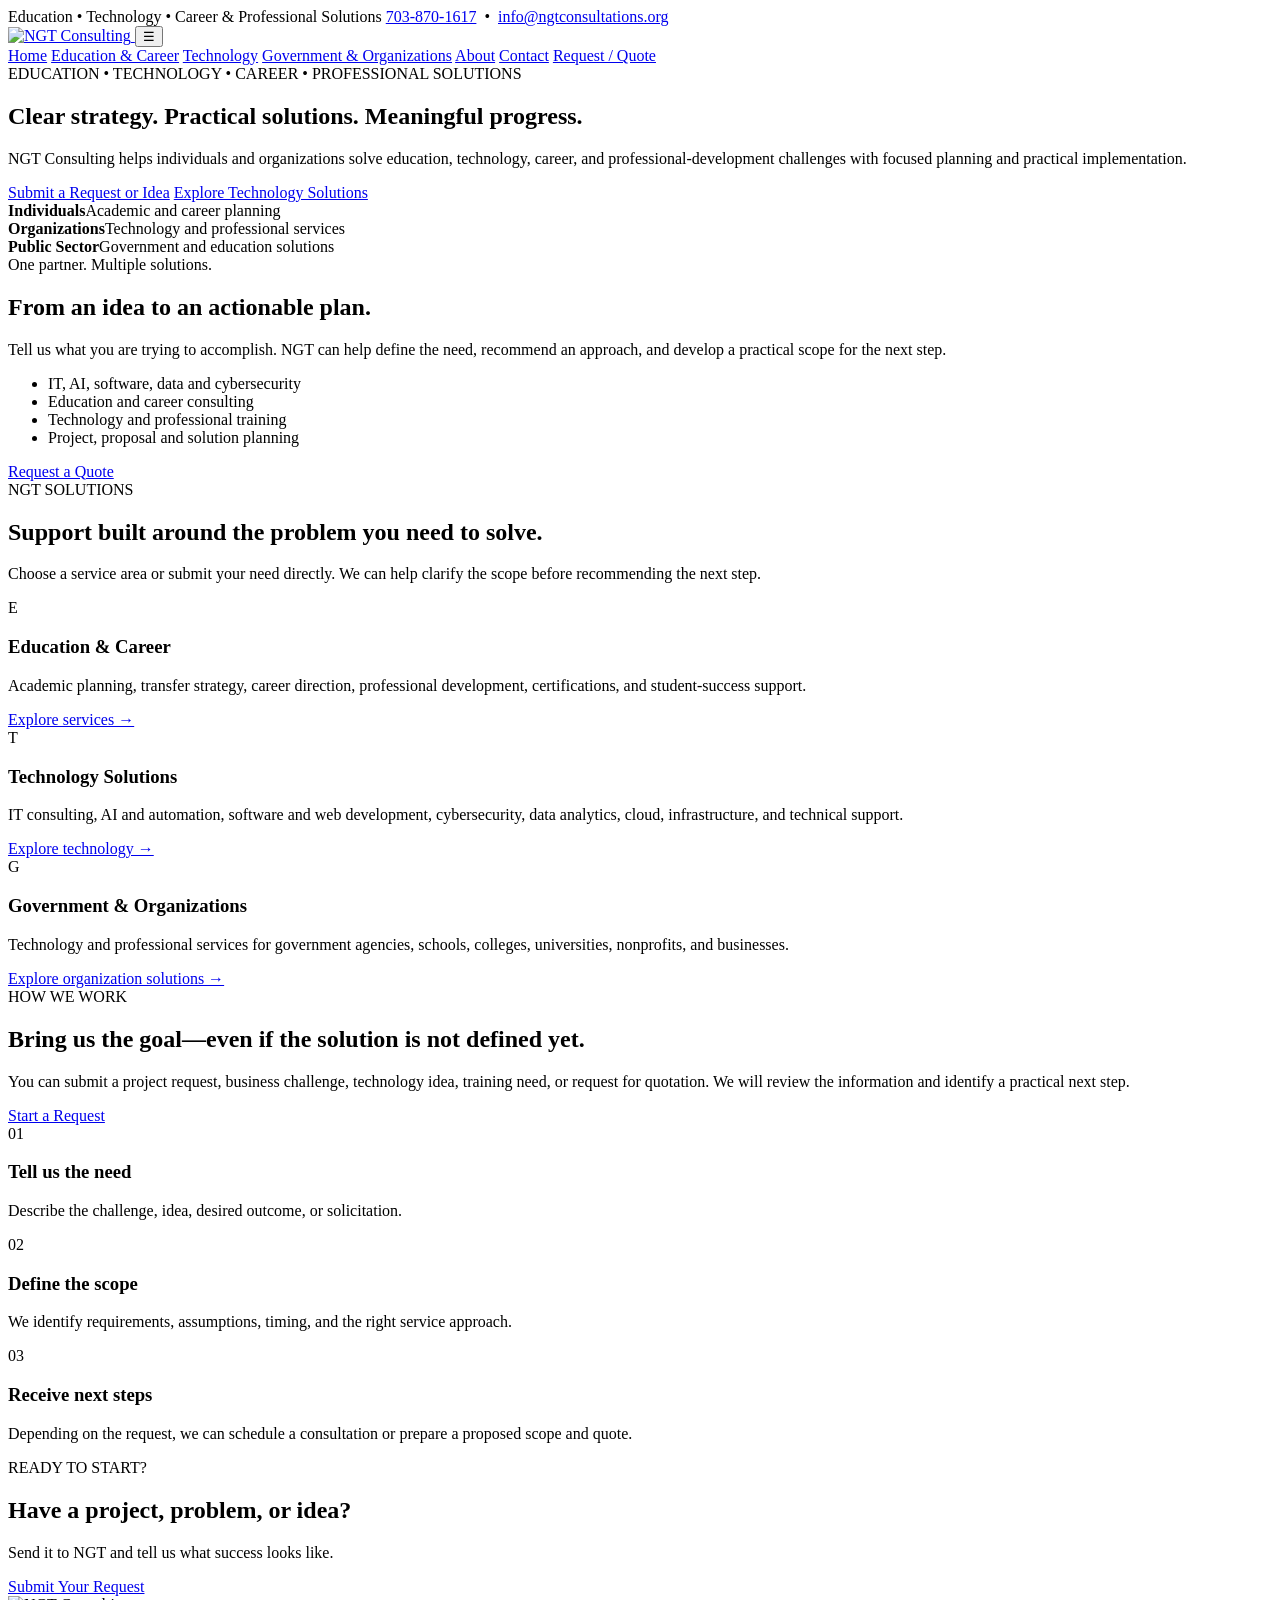
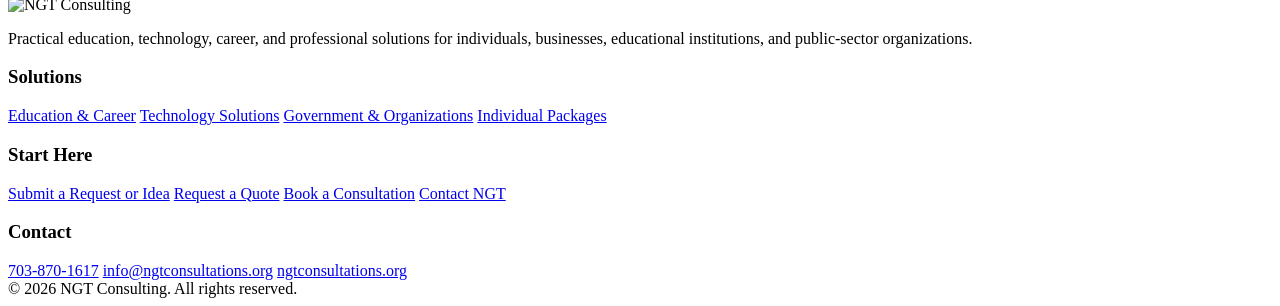
==== index.html @ f5c15ea2 "Add files via upload" ====
<!doctype html>
<html lang="en">
<head>
<meta charset="utf-8">
<meta name="viewport" content="width=device-width,initial-scale=1">
<title>Home | NGT Consulting</title>
<meta name="description" content="Education, technology, career, and professional consulting solutions.">
<meta name="theme-color" content="#0b1830">
<link rel="icon" href="assets/images/logo.svg" type="image/svg+xml">
<link rel="stylesheet" href="assets/css/styles.css">
</head>
<body>

<div class="topbar"><div class="container topbar-inner">
  <span>Education • Technology • Career & Professional Solutions</span>
  <span><a href="tel:7038701617">703-870-1617</a> &nbsp;•&nbsp; <a href="mailto:info@ngtconsultations.org">info@ngtconsultations.org</a></span>
</div></div>


<header class="site-header">
  <div class="container nav">
    <a class="brand" href="index.html" aria-label="NGT Consulting home">
      <img src="assets/images/logo.svg" alt="NGT Consulting">
    </a>
    <button class="menu-toggle" aria-label="Open navigation menu" aria-expanded="false">☰</button>
    <nav class="menu">
      <a href="index.html">Home</a>
      <a href="education-career.html">Education & Career</a>
      <a href="technology.html">Technology</a>
      <a href="government.html">Government & Organizations</a>
      <a href="about.html">About</a>
      <a href="contact.html">Contact</a>
      <a class="btn btn-primary nav-cta" href="request.html">Request / Quote</a>
    </nav>
  </div>
</header>

<main>

<section class="hero">
 <div class="container hero-grid">
  <div class="reveal">
   <div class="eyebrow">EDUCATION • TECHNOLOGY • CAREER • PROFESSIONAL SOLUTIONS</div>
   <h1>Clear strategy. Practical solutions. Meaningful progress.</h1>
   <p class="lead">NGT Consulting helps individuals and organizations solve education, technology, career, and professional-development challenges with focused planning and practical implementation.</p>
   <div class="hero-actions">
    <a class="btn btn-primary" href="request.html">Submit a Request or Idea</a>
    <a class="btn btn-secondary" href="technology.html">Explore Technology Solutions</a>
   </div>
   <div class="trust-row">
    <div><strong>Individuals</strong>Academic and career planning</div>
    <div><strong>Organizations</strong>Technology and professional services</div>
    <div><strong>Public Sector</strong>Government and education solutions</div>
   </div>
  </div>
  <div class="hero-panel reveal">
   <div class="eyebrow light">One partner. Multiple solutions.</div>
   <h2>From an idea to an actionable plan.</h2>
   <p>Tell us what you are trying to accomplish. NGT can help define the need, recommend an approach, and develop a practical scope for the next step.</p>
   <ul><li>IT, AI, software, data and cybersecurity</li><li>Education and career consulting</li><li>Technology and professional training</li><li>Project, proposal and solution planning</li></ul>
   <a class="btn btn-gold" href="request.html#quote">Request a Quote</a>
  </div>
 </div>
</section>
<section class="section">
 <div class="container">
  <div class="section-head reveal"><div class="eyebrow">NGT SOLUTIONS</div><h2>Support built around the problem you need to solve.</h2><p>Choose a service area or submit your need directly. We can help clarify the scope before recommending the next step.</p></div>
  <div class="cards">
   <article class="card reveal"><div class="icon">E</div><h3>Education & Career</h3><p>Academic planning, transfer strategy, career direction, professional development, certifications, and student-success support.</p><a class="service-link" href="education-career.html">Explore services →</a></article>
   <article class="card reveal"><div class="icon">T</div><h3>Technology Solutions</h3><p>IT consulting, AI and automation, software and web development, cybersecurity, data analytics, cloud, infrastructure, and technical support.</p><a class="service-link" href="technology.html">Explore technology →</a></article>
   <article class="card reveal"><div class="icon">G</div><h3>Government & Organizations</h3><p>Technology and professional services for government agencies, schools, colleges, universities, nonprofits, and businesses.</p><a class="service-link" href="government.html">Explore organization solutions →</a></article>
  </div>
 </div>
</section>
<section class="section section-alt">
 <div class="container two-col">
  <div class="reveal"><div class="eyebrow">HOW WE WORK</div><h2>Bring us the goal—even if the solution is not defined yet.</h2><p>You can submit a project request, business challenge, technology idea, training need, or request for quotation. We will review the information and identify a practical next step.</p><a class="btn btn-primary" href="request.html">Start a Request</a></div>
  <div class="steps reveal"><div><span>01</span><h3>Tell us the need</h3><p>Describe the challenge, idea, desired outcome, or solicitation.</p></div><div><span>02</span><h3>Define the scope</h3><p>We identify requirements, assumptions, timing, and the right service approach.</p></div><div><span>03</span><h3>Receive next steps</h3><p>Depending on the request, we can schedule a consultation or prepare a proposed scope and quote.</p></div></div>
 </div>
</section>
<section class="section"><div class="container cta reveal"><div><div class="eyebrow light">READY TO START?</div><h2>Have a project, problem, or idea?</h2><p>Send it to NGT and tell us what success looks like.</p></div><a class="btn btn-gold" href="request.html">Submit Your Request</a></div></section>

</main>

<footer class="footer">
  <div class="container">
    <div class="footer-grid">
      <div>
        <img class="footer-logo" src="assets/images/logo.svg" alt="NGT Consulting">
        <p>Practical education, technology, career, and professional solutions for individuals, businesses, educational institutions, and public-sector organizations.</p>
      </div>
      <div>
        <h3>Solutions</h3>
        <a href="education-career.html">Education & Career</a>
        <a href="technology.html">Technology Solutions</a>
        <a href="government.html">Government & Organizations</a>
        <a href="packages.html">Individual Packages</a>
      </div>
      <div>
        <h3>Start Here</h3>
        <a href="request.html">Submit a Request or Idea</a>
        <a href="request.html#quote">Request a Quote</a>
        <a href="appointment.html">Book a Consultation</a>
        <a href="contact.html">Contact NGT</a>
      </div>
      <div>
        <h3>Contact</h3>
        <a href="tel:7038701617">703-870-1617</a>
        <a href="mailto:info@ngtconsultations.org">info@ngtconsultations.org</a>
        <a href="https://ngtconsultations.org">ngtconsultations.org</a>
      </div>
    </div>
    <div class="copy">© 2026 NGT Consulting. All rights reserved.</div>
  </div>
</footer>

<script src="assets/js/main.js"></script>
</body>
</html>
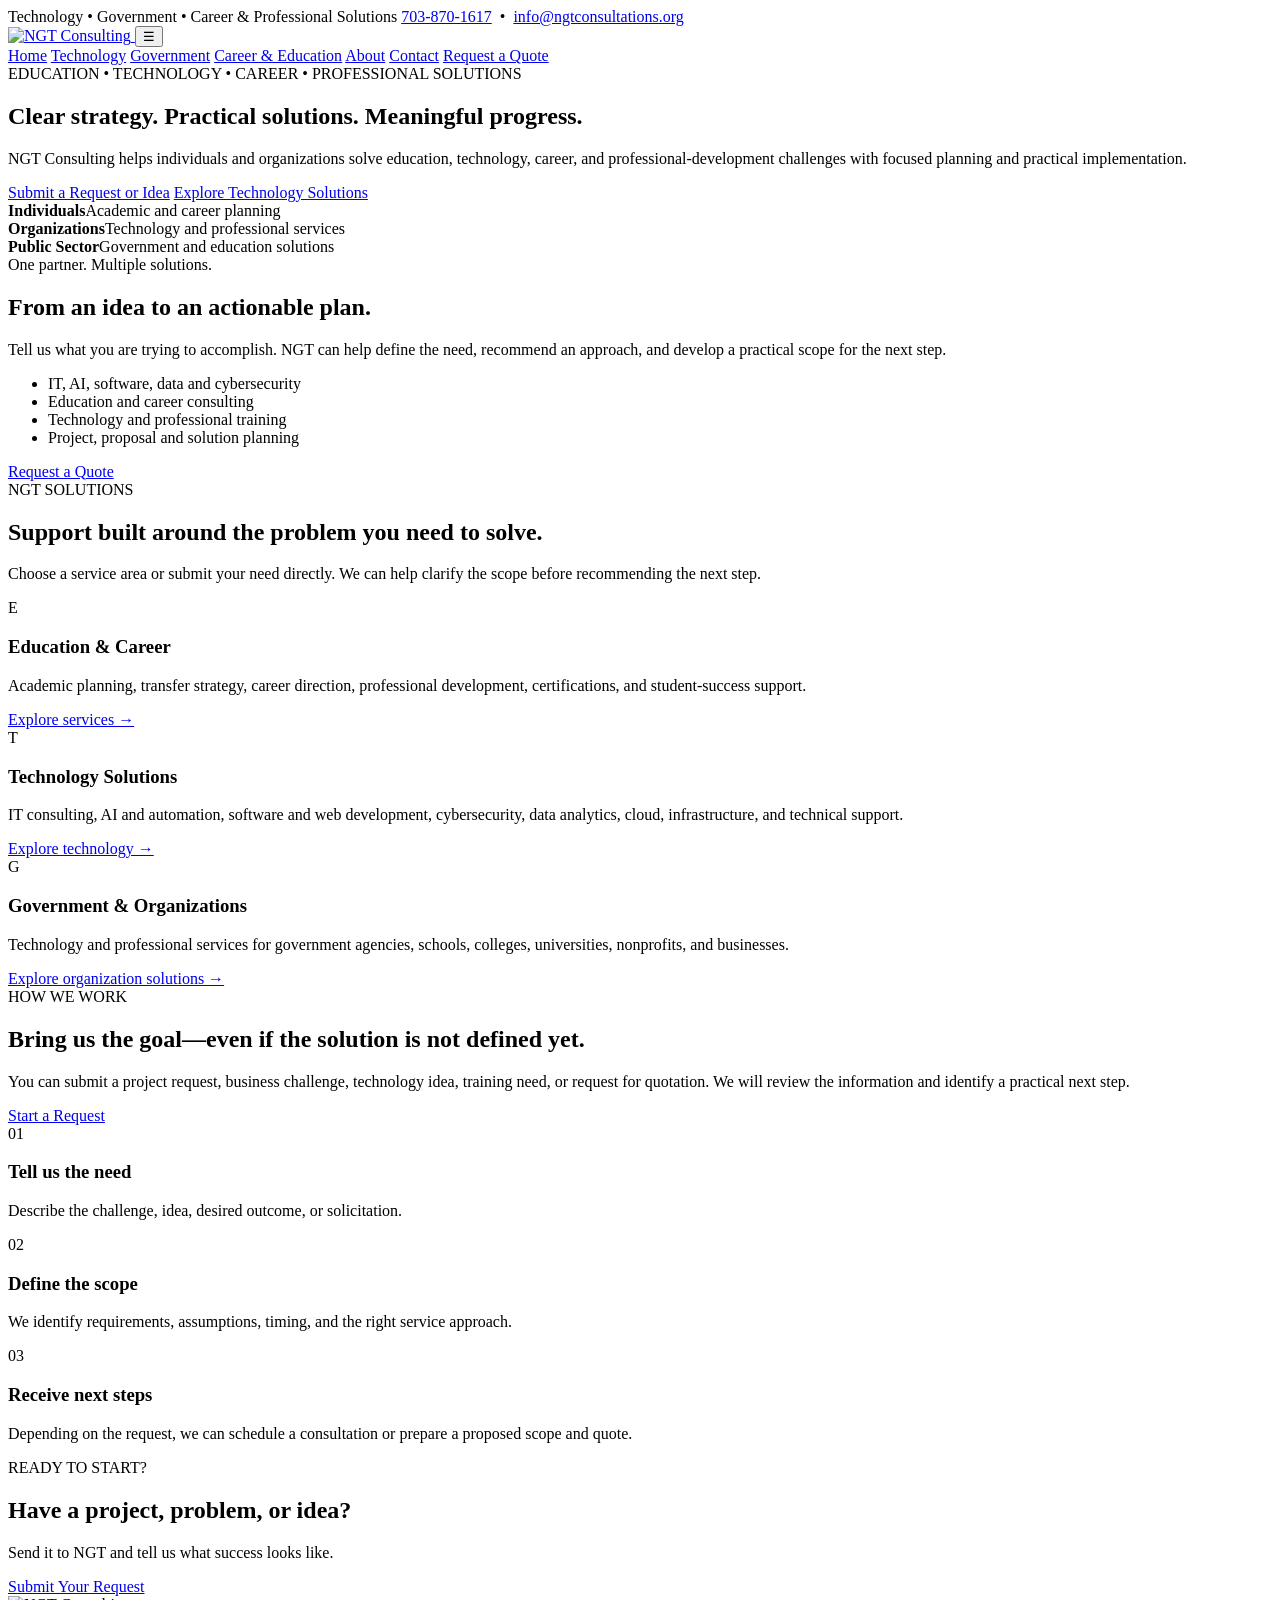
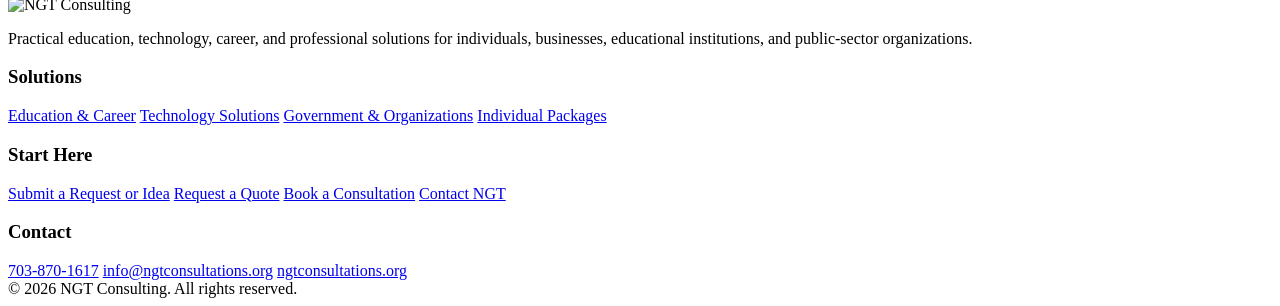
==== commit d4b693d9: "Add files via upload" ====
--- a/index.html
+++ b/index.html
@@ -12,7 +12,7 @@
 <body>
 
 <div class="topbar"><div class="container topbar-inner">
-  <span>Education • Technology • Career & Professional Solutions</span>
+  <span>Technology • Government • Career & Professional Solutions</span>
   <span><a href="tel:7038701617">703-870-1617</a> &nbsp;•&nbsp; <a href="mailto:info@ngtconsultations.org">info@ngtconsultations.org</a></span>
 </div></div>
 
@@ -25,12 +25,12 @@
     <button class="menu-toggle" aria-label="Open navigation menu" aria-expanded="false">☰</button>
     <nav class="menu">
       <a href="index.html">Home</a>
-      <a href="education-career.html">Education & Career</a>
       <a href="technology.html">Technology</a>
-      <a href="government.html">Government & Organizations</a>
+      <a href="government.html">Government</a>
+      <a href="education-career.html">Career & Education</a>
       <a href="about.html">About</a>
       <a href="contact.html">Contact</a>
-      <a class="btn btn-primary nav-cta" href="request.html">Request / Quote</a>
+      <a class="btn btn-primary nav-cta" href="request.html">Request a Quote</a>
     </nav>
   </div>
 </header>
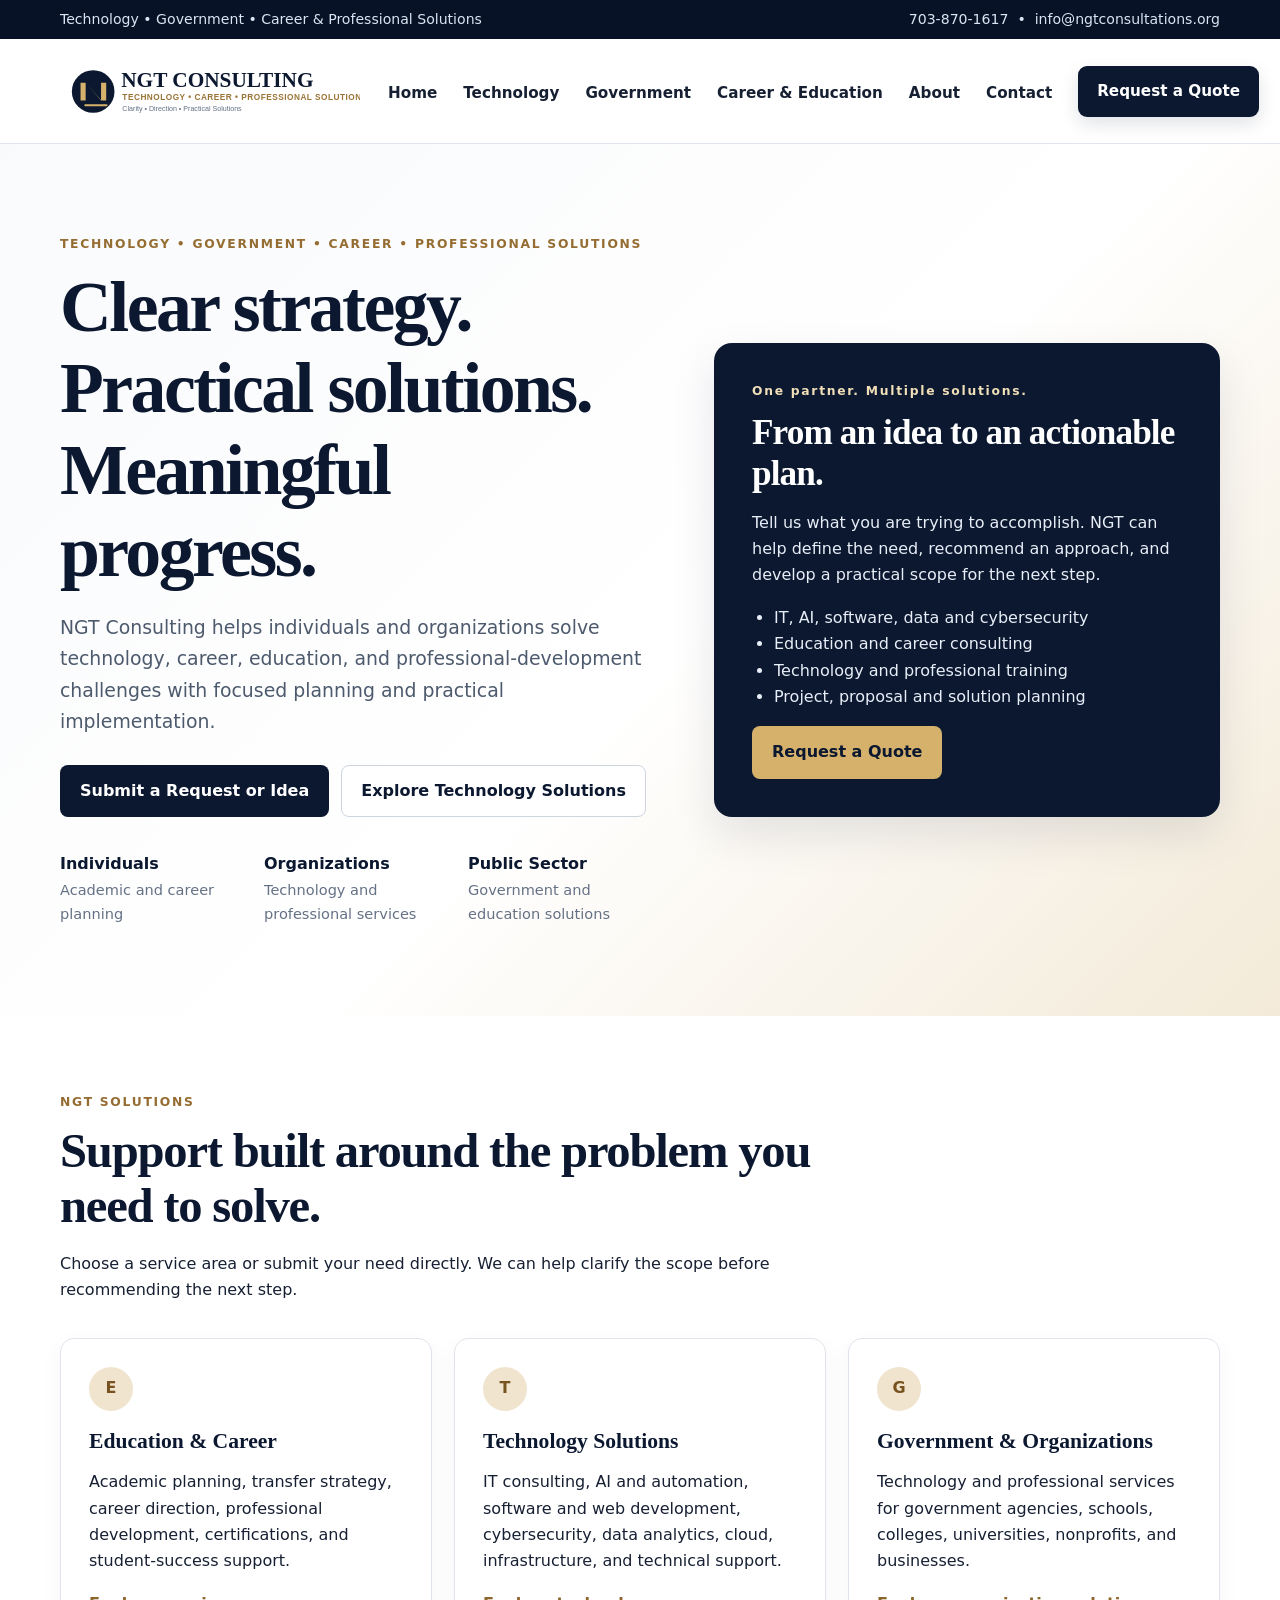
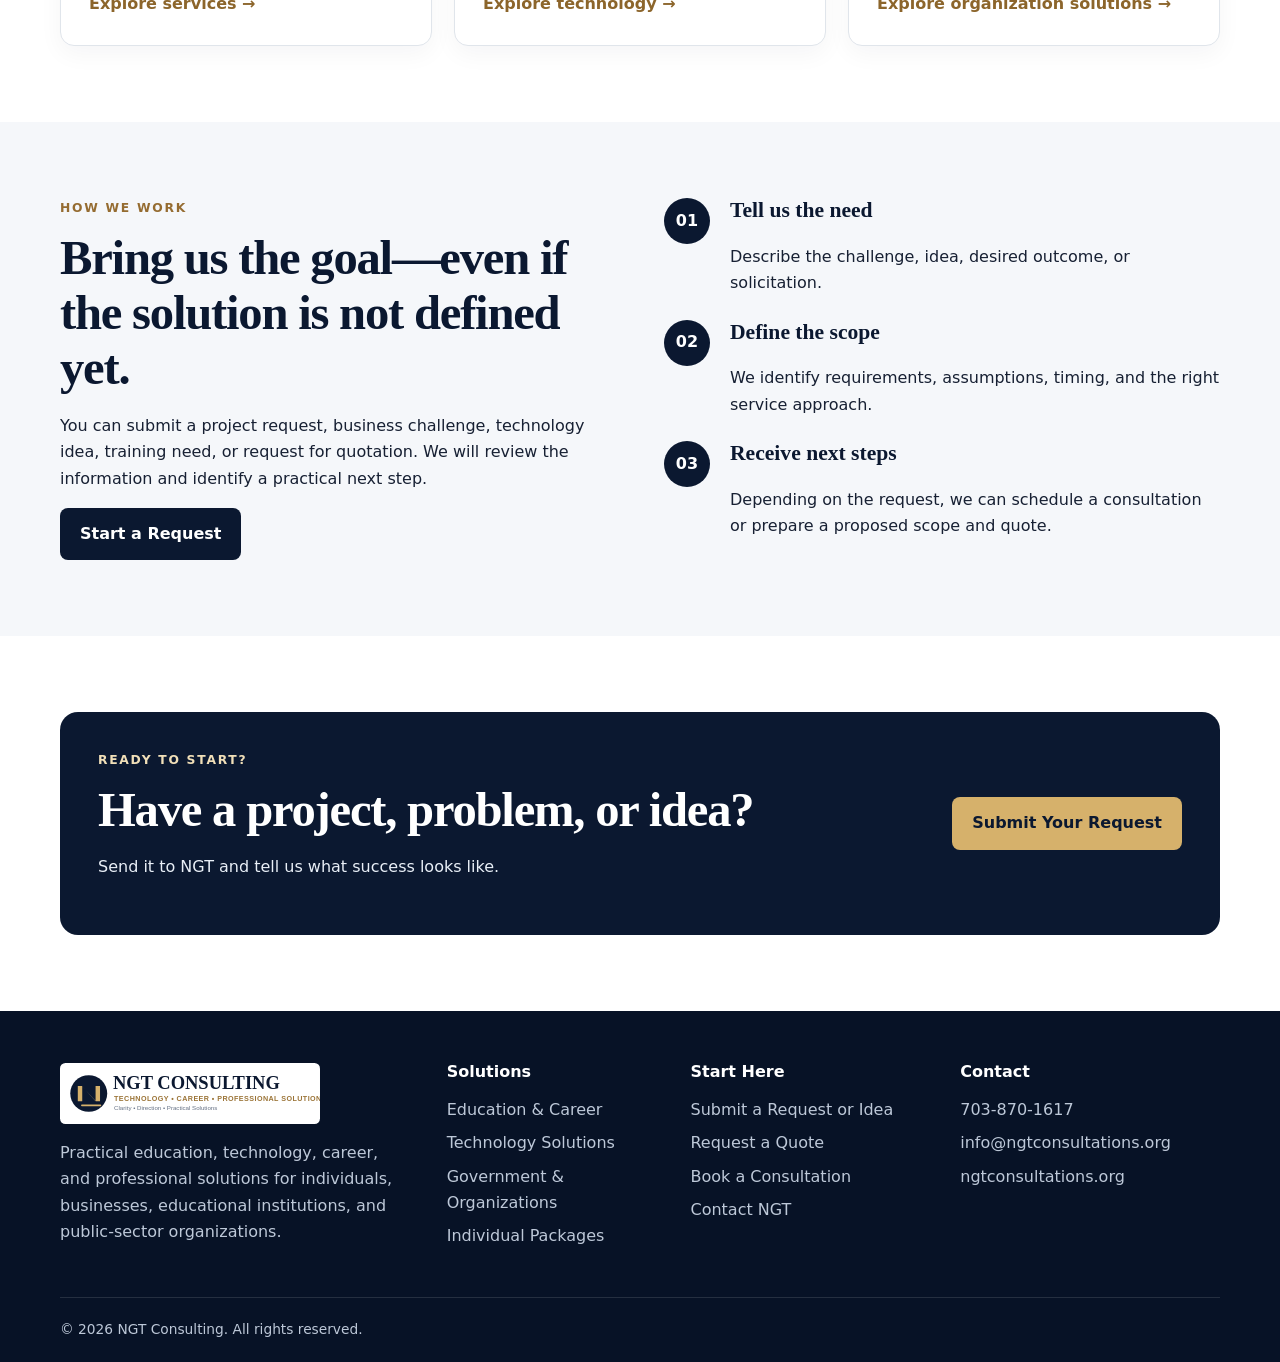
==== commit 192900b6: "Refactor index.html structure and content" ====
--- a/index.html
+++ b/index.html
@@ -3,117 +3,566 @@
 <head>
 <meta charset="utf-8">
 <meta name="viewport" content="width=device-width,initial-scale=1">
+
 <title>Home | NGT Consulting</title>
+
 <meta name="description" content="Education, technology, career, and professional consulting solutions.">
 <meta name="theme-color" content="#0b1830">
+
 <link rel="icon" href="assets/images/logo.svg" type="image/svg+xml">
 <link rel="stylesheet" href="assets/css/styles.css">
+
 </head>
+
 <body>
 
-<div class="topbar"><div class="container topbar-inner">
-  <span>Technology • Government • Career & Professional Solutions</span>
-  <span><a href="tel:7038701617">703-870-1617</a> &nbsp;•&nbsp; <a href="mailto:info@ngtconsultations.org">info@ngtconsultations.org</a></span>
-</div></div>
-
+<!-- TOP BAR -->
+
+<div class="topbar">
+  <div class="container topbar-inner">
+
+    <span>
+      Technology • Government • Career & Professional Solutions
+    </span>
+
+    <span>
+      <a href="tel:7038701617">703-870-1617</a>
+      &nbsp;•&nbsp;
+      <a href="mailto:info@ngtconsultations.org">
+        info@ngtconsultations.org
+      </a>
+    </span>
+
+  </div>
+</div>
+
+
+<!-- HEADER -->
 
 <header class="site-header">
+
   <div class="container nav">
+
     <a class="brand" href="index.html" aria-label="NGT Consulting home">
       <img src="assets/images/logo.svg" alt="NGT Consulting">
     </a>
-    <button class="menu-toggle" aria-label="Open navigation menu" aria-expanded="false">☰</button>
+
+    <button
+      class="menu-toggle"
+      aria-label="Open navigation menu"
+      aria-expanded="false">
+      ☰
+    </button>
+
     <nav class="menu">
+
       <a href="index.html">Home</a>
-      <a href="technology.html">Technology</a>
-      <a href="government.html">Government</a>
-      <a href="education-career.html">Career & Education</a>
-      <a href="about.html">About</a>
-      <a href="contact.html">Contact</a>
-      <a class="btn btn-primary nav-cta" href="request.html">Request a Quote</a>
+
+      <a href="technology.html">
+        Technology
+      </a>
+
+      <a href="government.html">
+        Government
+      </a>
+
+      <a href="education-career.html">
+        Career & Education
+      </a>
+
+      <a href="about.html">
+        About
+      </a>
+
+      <a href="contact.html">
+        Contact
+      </a>
+
+      <a
+        class="btn btn-primary nav-cta"
+        href="request.html">
+        Request a Quote
+      </a>
+
     </nav>
-  </div>
+
+  </div>
+
 </header>
 
+
 <main>
 
+
+<!-- HERO -->
+
 <section class="hero">
- <div class="container hero-grid">
-  <div class="reveal">
-   <div class="eyebrow">EDUCATION • TECHNOLOGY • CAREER • PROFESSIONAL SOLUTIONS</div>
-   <h1>Clear strategy. Practical solutions. Meaningful progress.</h1>
-   <p class="lead">NGT Consulting helps individuals and organizations solve education, technology, career, and professional-development challenges with focused planning and practical implementation.</p>
-   <div class="hero-actions">
-    <a class="btn btn-primary" href="request.html">Submit a Request or Idea</a>
-    <a class="btn btn-secondary" href="technology.html">Explore Technology Solutions</a>
-   </div>
-   <div class="trust-row">
-    <div><strong>Individuals</strong>Academic and career planning</div>
-    <div><strong>Organizations</strong>Technology and professional services</div>
-    <div><strong>Public Sector</strong>Government and education solutions</div>
-   </div>
-  </div>
-  <div class="hero-panel reveal">
-   <div class="eyebrow light">One partner. Multiple solutions.</div>
-   <h2>From an idea to an actionable plan.</h2>
-   <p>Tell us what you are trying to accomplish. NGT can help define the need, recommend an approach, and develop a practical scope for the next step.</p>
-   <ul><li>IT, AI, software, data and cybersecurity</li><li>Education and career consulting</li><li>Technology and professional training</li><li>Project, proposal and solution planning</li></ul>
-   <a class="btn btn-gold" href="request.html#quote">Request a Quote</a>
-  </div>
- </div>
+
+  <div class="container hero-grid">
+
+    <div class="reveal">
+
+      <div class="eyebrow">
+        TECHNOLOGY • GOVERNMENT • CAREER • PROFESSIONAL SOLUTIONS
+      </div>
+
+      <h1>
+        Clear strategy.
+        Practical solutions.
+        Meaningful progress.
+      </h1>
+
+      <p class="lead">
+        NGT Consulting helps individuals and organizations solve
+        technology, career, education, and professional-development
+        challenges with focused planning and practical implementation.
+      </p>
+
+      <div class="hero-actions">
+
+        <a
+          class="btn btn-primary"
+          href="request.html">
+          Submit a Request or Idea
+        </a>
+
+        <a
+          class="btn btn-secondary"
+          href="technology.html">
+          Explore Technology Solutions
+        </a>
+
+      </div>
+
+
+      <div class="trust-row">
+
+        <div>
+          <strong>Individuals</strong>
+          Academic and career planning
+        </div>
+
+        <div>
+          <strong>Organizations</strong>
+          Technology and professional services
+        </div>
+
+        <div>
+          <strong>Public Sector</strong>
+          Government and education solutions
+        </div>
+
+      </div>
+
+    </div>
+
+
+    <div class="hero-panel reveal">
+
+      <div class="eyebrow light">
+        One partner. Multiple solutions.
+      </div>
+
+      <h2>
+        From an idea to an actionable plan.
+      </h2>
+
+      <p>
+        Tell us what you are trying to accomplish.
+        NGT can help define the need, recommend an approach,
+        and develop a practical scope for the next step.
+      </p>
+
+      <ul>
+        <li>IT, AI, software, data and cybersecurity</li>
+        <li>Education and career consulting</li>
+        <li>Technology and professional training</li>
+        <li>Project, proposal and solution planning</li>
+      </ul>
+
+      <a
+        class="btn btn-gold"
+        href="request.html#quote">
+        Request a Quote
+      </a>
+
+    </div>
+
+  </div>
+
 </section>
+
+
+
+<!-- SOLUTIONS -->
+
 <section class="section">
- <div class="container">
-  <div class="section-head reveal"><div class="eyebrow">NGT SOLUTIONS</div><h2>Support built around the problem you need to solve.</h2><p>Choose a service area or submit your need directly. We can help clarify the scope before recommending the next step.</p></div>
-  <div class="cards">
-   <article class="card reveal"><div class="icon">E</div><h3>Education & Career</h3><p>Academic planning, transfer strategy, career direction, professional development, certifications, and student-success support.</p><a class="service-link" href="education-career.html">Explore services →</a></article>
-   <article class="card reveal"><div class="icon">T</div><h3>Technology Solutions</h3><p>IT consulting, AI and automation, software and web development, cybersecurity, data analytics, cloud, infrastructure, and technical support.</p><a class="service-link" href="technology.html">Explore technology →</a></article>
-   <article class="card reveal"><div class="icon">G</div><h3>Government & Organizations</h3><p>Technology and professional services for government agencies, schools, colleges, universities, nonprofits, and businesses.</p><a class="service-link" href="government.html">Explore organization solutions →</a></article>
-  </div>
- </div>
+
+  <div class="container">
+
+    <div class="section-head reveal">
+
+      <div class="eyebrow">
+        NGT SOLUTIONS
+      </div>
+
+      <h2>
+        Support built around the problem you need to solve.
+      </h2>
+
+      <p>
+        Choose a service area or submit your need directly.
+        We can help clarify the scope before recommending
+        the next step.
+      </p>
+
+    </div>
+
+
+    <div class="cards">
+
+
+      <!-- EDUCATION -->
+
+      <article class="card reveal">
+
+        <div class="icon">
+          E
+        </div>
+
+        <h3>
+          Education & Career
+        </h3>
+
+        <p>
+          Academic planning, transfer strategy, career direction,
+          professional development, certifications,
+          and student-success support.
+        </p>
+
+        <a
+          class="service-link"
+          href="education-career.html">
+          Explore services →
+        </a>
+
+      </article>
+
+
+      <!-- TECHNOLOGY -->
+
+      <article class="card reveal">
+
+        <div class="icon">
+          T
+        </div>
+
+        <h3>
+          Technology Solutions
+        </h3>
+
+        <p>
+          IT consulting, AI and automation, software and web
+          development, cybersecurity, data analytics, cloud,
+          infrastructure, and technical support.
+        </p>
+
+        <a
+          class="service-link"
+          href="technology.html">
+          Explore technology →
+        </a>
+
+      </article>
+
+
+      <!-- GOVERNMENT -->
+
+      <article class="card reveal">
+
+        <div class="icon">
+          G
+        </div>
+
+        <h3>
+          Government & Organizations
+        </h3>
+
+        <p>
+          Technology and professional services for government
+          agencies, schools, colleges, universities,
+          nonprofits, and businesses.
+        </p>
+
+        <a
+          class="service-link"
+          href="government.html">
+          Explore organization solutions →
+        </a>
+
+      </article>
+
+
+    </div>
+
+  </div>
+
 </section>
+
+
+
+<!-- HOW WE WORK -->
+
 <section class="section section-alt">
- <div class="container two-col">
-  <div class="reveal"><div class="eyebrow">HOW WE WORK</div><h2>Bring us the goal—even if the solution is not defined yet.</h2><p>You can submit a project request, business challenge, technology idea, training need, or request for quotation. We will review the information and identify a practical next step.</p><a class="btn btn-primary" href="request.html">Start a Request</a></div>
-  <div class="steps reveal"><div><span>01</span><h3>Tell us the need</h3><p>Describe the challenge, idea, desired outcome, or solicitation.</p></div><div><span>02</span><h3>Define the scope</h3><p>We identify requirements, assumptions, timing, and the right service approach.</p></div><div><span>03</span><h3>Receive next steps</h3><p>Depending on the request, we can schedule a consultation or prepare a proposed scope and quote.</p></div></div>
- </div>
+
+  <div class="container two-col">
+
+
+    <div class="reveal">
+
+      <div class="eyebrow">
+        HOW WE WORK
+      </div>
+
+      <h2>
+        Bring us the goal—even if the solution is not defined yet.
+      </h2>
+
+      <p>
+        You can submit a project request, business challenge,
+        technology idea, training need, or request for quotation.
+        We will review the information and identify a practical
+        next step.
+      </p>
+
+      <a
+        class="btn btn-primary"
+        href="request.html">
+        Start a Request
+      </a>
+
+    </div>
+
+
+    <div class="steps reveal">
+
+
+      <div>
+
+        <span>01</span>
+
+        <h3>
+          Tell us the need
+        </h3>
+
+        <p>
+          Describe the challenge, idea, desired outcome,
+          or solicitation.
+        </p>
+
+      </div>
+
+
+      <div>
+
+        <span>02</span>
+
+        <h3>
+          Define the scope
+        </h3>
+
+        <p>
+          We identify requirements, assumptions, timing,
+          and the right service approach.
+        </p>
+
+      </div>
+
+
+      <div>
+
+        <span>03</span>
+
+        <h3>
+          Receive next steps
+        </h3>
+
+        <p>
+          Depending on the request, we can schedule a consultation
+          or prepare a proposed scope and quote.
+        </p>
+
+      </div>
+
+
+    </div>
+
+  </div>
+
 </section>
-<section class="section"><div class="container cta reveal"><div><div class="eyebrow light">READY TO START?</div><h2>Have a project, problem, or idea?</h2><p>Send it to NGT and tell us what success looks like.</p></div><a class="btn btn-gold" href="request.html">Submit Your Request</a></div></section>
+
+
+
+<!-- CALL TO ACTION -->
+
+<section class="section">
+
+  <div class="container cta reveal">
+
+    <div>
+
+      <div class="eyebrow light">
+        READY TO START?
+      </div>
+
+      <h2>
+        Have a project, problem, or idea?
+      </h2>
+
+      <p>
+        Send it to NGT and tell us what success looks like.
+      </p>
+
+    </div>
+
+
+    <a
+      class="btn btn-gold"
+      href="request.html">
+      Submit Your Request
+    </a>
+
+  </div>
+
+</section>
+
 
 </main>
 
+
+
+<!-- FOOTER -->
+
 <footer class="footer">
+
   <div class="container">
+
     <div class="footer-grid">
-      <div>
-        <img class="footer-logo" src="assets/images/logo.svg" alt="NGT Consulting">
-        <p>Practical education, technology, career, and professional solutions for individuals, businesses, educational institutions, and public-sector organizations.</p>
-      </div>
-      <div>
-        <h3>Solutions</h3>
-        <a href="education-career.html">Education & Career</a>
-        <a href="technology.html">Technology Solutions</a>
-        <a href="government.html">Government & Organizations</a>
-        <a href="packages.html">Individual Packages</a>
-      </div>
-      <div>
-        <h3>Start Here</h3>
-        <a href="request.html">Submit a Request or Idea</a>
-        <a href="request.html#quote">Request a Quote</a>
-        <a href="appointment.html">Book a Consultation</a>
-        <a href="contact.html">Contact NGT</a>
-      </div>
-      <div>
-        <h3>Contact</h3>
-        <a href="tel:7038701617">703-870-1617</a>
-        <a href="mailto:info@ngtconsultations.org">info@ngtconsultations.org</a>
-        <a href="https://ngtconsultations.org">ngtconsultations.org</a>
-      </div>
-    </div>
-    <div class="copy">© 2026 NGT Consulting. All rights reserved.</div>
-  </div>
+
+
+      <!-- FOOTER LOGO -->
+
+      <div>
+
+        <div class="footer-logo-box">
+
+          <img
+            class="footer-logo"
+            src="assets/images/logo.svg"
+            alt="NGT Consulting">
+
+        </div>
+
+        <p>
+          Practical education, technology, career, and
+          professional solutions for individuals, businesses,
+          educational institutions, and public-sector organizations.
+        </p>
+
+      </div>
+
+
+      <!-- SOLUTIONS -->
+
+      <div>
+
+        <h3>
+          Solutions
+        </h3>
+
+        <a href="education-career.html">
+          Education & Career
+        </a>
+
+        <a href="technology.html">
+          Technology Solutions
+        </a>
+
+        <a href="government.html">
+          Government & Organizations
+        </a>
+
+        <a href="packages.html">
+          Individual Packages
+        </a>
+
+      </div>
+
+
+      <!-- START HERE -->
+
+      <div>
+
+        <h3>
+          Start Here
+        </h3>
+
+        <a href="request.html">
+          Submit a Request or Idea
+        </a>
+
+        <a href="request.html#quote">
+          Request a Quote
+        </a>
+
+        <a href="appointment.html">
+          Book a Consultation
+        </a>
+
+        <a href="contact.html">
+          Contact NGT
+        </a>
+
+      </div>
+
+
+      <!-- CONTACT -->
+
+      <div>
+
+        <h3>
+          Contact
+        </h3>
+
+        <a href="tel:7038701617">
+          703-870-1617
+        </a>
+
+        <a href="mailto:info@ngtconsultations.org">
+          info@ngtconsultations.org
+        </a>
+
+        <a href="https://ngtconsultations.org">
+          ngtconsultations.org
+        </a>
+
+      </div>
+
+
+    </div>
+
+
+    <div class="copy">
+      © 2026 NGT Consulting. All rights reserved.
+    </div>
+
+
+  </div>
+
 </footer>
 
+
 <script src="assets/js/main.js"></script>
+
 </body>
-</html>+</html>
--- a/assets/css/styles.css
+++ b/assets/css/styles.css
@@ -0,0 +1,739 @@
+:root{
+    --navy:#0b1830;
+    --navy2:#142b4d;
+    --gold:#d6b16b;
+    --gold2:#f1dfb8;
+    --ink:#172033;
+    --muted:#647084;
+    --soft:#f5f7fa;
+    --line:#e0e5eb;
+    --white:#fff;
+    --shadow:0 18px 45px rgba(11,24,48,.10);
+}
+
+*{box-sizing:border-box}
+
+html{scroll-behavior:smooth}
+
+body{
+    margin:0;
+    font-family:Inter,ui-sans-serif,system-ui,-apple-system,BlinkMacSystemFont,"Segoe UI",sans-serif;
+    color:var(--ink);
+    background:#fff;
+    line-height:1.65;
+}
+
+a{
+    color:inherit;
+    text-decoration:none;
+}
+
+img{
+    max-width:100%;
+    display:block;
+}
+
+.container{
+    width:min(1160px,calc(100% - 40px));
+    margin:auto;
+}
+
+/* TOP BAR */
+
+.topbar{
+    background:#071226;
+    color:#dbe5f2;
+    font-size:.88rem;
+}
+
+.topbar-inner{
+    display:flex;
+    justify-content:space-between;
+    gap:20px;
+    padding:8px 0;
+}
+
+.topbar a:hover{
+    color:#fff;
+}
+
+/* HEADER */
+
+.site-header{
+    position:sticky;
+    top:0;
+    z-index:50;
+    background:rgba(255,255,255,.97);
+    backdrop-filter:blur(12px);
+    border-bottom:1px solid var(--line);
+}
+
+.nav{
+    min-height:104px;
+    display:flex;
+    align-items:center;
+    justify-content:space-between;
+    gap:28px;
+}
+
+.brand{
+    flex:0 0 auto;
+}
+
+.brand img{
+    width:300px;
+}
+
+.menu{
+    display:flex;
+    align-items:center;
+    justify-content:flex-end;
+    gap:26px;
+    font-weight:700;
+    font-size:.95rem;
+    white-space:nowrap;
+}
+
+.menu>a:not(.btn){
+    position:relative;
+    padding:38px 0 34px;
+}
+
+.menu>a:not(.btn):after{
+    content:"";
+    position:absolute;
+    left:0;
+    right:100%;
+    bottom:27px;
+    height:2px;
+    background:var(--gold);
+    transition:.2s;
+}
+
+.menu>a:not(.btn):hover{
+    color:#946a2e;
+}
+
+.menu>a:not(.btn):hover:after{
+    right:0;
+}
+
+.menu-toggle{
+    display:none;
+    border:1px solid var(--line);
+    background:#fff;
+    border-radius:9px;
+    padding:8px 11px;
+    font-size:1.35rem;
+}
+
+/* BUTTONS */
+
+.btn{
+    display:inline-flex;
+    align-items:center;
+    justify-content:center;
+    border:1px solid transparent;
+    border-radius:8px;
+    padding:12px 19px;
+    font-weight:800;
+    cursor:pointer;
+    transition:.2s;
+}
+
+.btn:hover{
+    transform:translateY(-1px);
+}
+
+.btn-primary{
+    background:var(--navy);
+    color:#fff;
+}
+
+.btn-primary:hover{
+    background:var(--navy2);
+}
+
+.btn-secondary{
+    background:#fff;
+    border-color:#cdd5df;
+    color:var(--navy);
+}
+
+.btn-gold{
+    background:var(--gold);
+    color:var(--navy);
+}
+
+.nav-cta{
+    padding:12px 18px;
+    border-radius:9px;
+    box-shadow:0 7px 18px rgba(11,24,48,.12);
+}
+
+/* HERO */
+
+.hero{
+    background:linear-gradient(135deg,#f9fafc 0%,#fff 55%,#f3ead8 100%);
+    padding:90px 0;
+}
+
+.hero-grid{
+    display:grid;
+    grid-template-columns:1.08fr .92fr;
+    gap:60px;
+    align-items:center;
+}
+
+.eyebrow{
+    font-size:.77rem;
+    letter-spacing:.14em;
+    font-weight:900;
+    color:#956c31;
+    margin-bottom:12px;
+}
+
+.eyebrow.light{
+    color:var(--gold2);
+}
+
+h1,h2,h3{
+    font-family:Georgia,"Times New Roman",serif;
+    color:var(--navy);
+    line-height:1.14;
+    margin:0 0 16px;
+}
+
+h1{
+    font-size:clamp(2.75rem,5.6vw,5rem);
+    letter-spacing:-.035em;
+}
+
+h2{
+    font-size:clamp(2rem,3.8vw,3.15rem);
+    letter-spacing:-.025em;
+}
+
+h3{
+    font-size:1.35rem;
+}
+
+.lead{
+    font-size:1.18rem;
+    color:#4d5a6d;
+    max-width:760px;
+}
+
+.hero-actions,
+.center-actions{
+    display:flex;
+    gap:12px;
+    flex-wrap:wrap;
+    margin-top:28px;
+}
+
+.hero-panel{
+    background:var(--navy);
+    color:#e8eef7;
+    padding:38px;
+    border-radius:18px;
+    box-shadow:var(--shadow);
+}
+
+.hero-panel h2{
+    color:#fff;
+    font-size:2.2rem;
+}
+
+.hero-panel ul{
+    padding-left:22px;
+}
+
+.trust-row{
+    display:grid;
+    grid-template-columns:repeat(3,1fr);
+    gap:18px;
+    margin-top:34px;
+    color:#657185;
+    font-size:.91rem;
+}
+
+.trust-row strong{
+    display:block;
+    color:var(--navy);
+    font-size:1rem;
+}
+
+/* SECTIONS */
+
+.section{
+    padding:76px 0;
+}
+
+.section-alt{
+    background:var(--soft);
+}
+
+.section-head{
+    max-width:790px;
+    margin-bottom:34px;
+}
+
+.cards,
+.price-grid{
+    display:grid;
+    grid-template-columns:repeat(3,1fr);
+    gap:22px;
+}
+
+.service-cards{
+    grid-template-columns:repeat(3,1fr);
+}
+
+.card{
+    background:#fff;
+    border:1px solid var(--line);
+    border-radius:14px;
+    padding:28px;
+    box-shadow:0 8px 25px rgba(11,24,48,.045);
+}
+
+.card p:last-child{
+    margin-bottom:0;
+}
+
+.icon{
+    min-width:44px;
+    width:max-content;
+    height:44px;
+    padding:0 11px;
+    border-radius:999px;
+    display:grid;
+    place-items:center;
+    background:#f0e4ce;
+    color:#76531f;
+    font-weight:900;
+    margin-bottom:18px;
+}
+
+.service-link{
+    color:#8c652b;
+    font-weight:800;
+}
+
+.two-col,
+.request-layout{
+    display:grid;
+    grid-template-columns:1fr 1fr;
+    gap:48px;
+    align-items:start;
+}
+
+.service-block{
+    display:grid;
+    grid-template-columns:.9fr 1.1fr;
+    gap:50px;
+    align-items:start;
+    padding:35px 0;
+    border-bottom:1px solid var(--line);
+}
+
+.checklist{
+    padding:0;
+    list-style:none;
+    margin:0;
+}
+
+.checklist li{
+    position:relative;
+    padding:7px 0 7px 27px;
+}
+
+.checklist li:before{
+    content:"✓";
+    position:absolute;
+    left:0;
+    color:#956c31;
+    font-weight:900;
+}
+
+.steps{
+    display:grid;
+    gap:18px;
+}
+
+.steps>div{
+    display:grid;
+    grid-template-columns:52px 1fr;
+    column-gap:14px;
+}
+
+.steps span{
+    grid-row:1/3;
+    width:46px;
+    height:46px;
+    border-radius:50%;
+    display:grid;
+    place-items:center;
+    background:var(--navy);
+    color:#fff;
+    font-weight:900;
+}
+
+.steps h3,
+.steps p{
+    margin-bottom:5px;
+}
+
+.cta{
+    background:var(--navy);
+    color:#e9eff7;
+    padding:38px;
+    border-radius:18px;
+    display:flex;
+    align-items:center;
+    justify-content:space-between;
+    gap:30px;
+}
+
+.cta h2{
+    color:#fff;
+}
+
+/* PAGE HERO */
+
+.page-hero{
+    background:linear-gradient(135deg,var(--navy),#193b68);
+    color:#e8eef7;
+    padding:68px 0;
+}
+
+.page-hero h1{
+    color:#fff;
+    font-size:clamp(2.55rem,5vw,4.35rem);
+}
+
+.page-hero p{
+    font-size:1.1rem;
+    max-width:800px;
+}
+
+.mini-cards{
+    grid-template-columns:1fr;
+}
+
+.procurement-card dl{
+    display:grid;
+    grid-template-columns:150px 1fr;
+    margin:20px 0;
+}
+
+.procurement-card dt,
+.procurement-card dd{
+    padding:10px 0;
+    border-bottom:1px solid var(--line);
+    margin:0;
+}
+
+.procurement-card dt{
+    font-weight:800;
+}
+
+.package{
+    position:relative;
+}
+
+.package.featured{
+    border:2px solid var(--gold);
+}
+
+.badge{
+    position:absolute;
+    right:16px;
+    top:16px;
+    background:var(--gold);
+    color:var(--navy);
+    font-size:.7rem;
+    font-weight:900;
+    padding:5px 9px;
+    border-radius:999px;
+}
+
+.price{
+    font-size:2rem;
+    font-weight:900;
+    color:var(--navy);
+    margin:12px 0;
+}
+
+.banner,
+.note{
+    background:#fbf5e9;
+    border:1px solid #ead8b5;
+    border-left:4px solid var(--gold);
+    padding:18px 20px;
+    border-radius:8px;
+    margin:24px 0;
+}
+
+.compact{
+    margin-top:24px;
+}
+
+/* FORMS */
+
+.form{
+    display:grid;
+    gap:16px;
+}
+
+.form label{
+    display:grid;
+    gap:7px;
+    font-weight:750;
+    color:var(--navy);
+}
+
+input,
+select,
+textarea{
+    width:100%;
+    font:inherit;
+    padding:12px 13px;
+    border:1px solid #cbd4df;
+    border-radius:8px;
+    background:#fff;
+    color:var(--ink);
+}
+
+textarea{
+    min-height:145px;
+    resize:vertical;
+}
+
+input:focus,
+select:focus,
+textarea:focus{
+    outline:3px solid rgba(214,177,107,.24);
+    border-color:#ad8240;
+}
+
+.form-row{
+    display:grid;
+    grid-template-columns:1fr 1fr;
+    gap:14px;
+}
+
+.notice{
+    font-size:.87rem;
+    color:var(--muted);
+}
+
+.request-links{
+    display:grid;
+    gap:12px;
+}
+
+.request-links a{
+    display:grid;
+    padding:16px;
+    border:1px solid var(--line);
+    border-radius:10px;
+}
+
+.request-links a:hover{
+    border-color:var(--gold);
+    background:#fffaf1;
+}
+
+.request-links span{
+    color:var(--muted);
+    font-size:.92rem;
+}
+
+/* FOOTER */
+
+.footer{
+    background:#071226;
+    color:#bdc8d8;
+    padding:52px 0 22px;
+}
+
+.footer-grid{
+    display:grid;
+    grid-template-columns:1.35fr .8fr .9fr 1fr;
+    gap:36px;
+}
+
+.footer h3{
+    font-family:inherit;
+    color:#fff;
+    font-size:1rem;
+}
+
+.footer a{
+    display:block;
+    margin:7px 0;
+}
+
+.footer a:hover{
+    color:#fff;
+}
+
+/* CORRECT FOOTER LOGO */
+
+.footer-logo{
+    width:260px;
+    max-width:100%;
+    height:auto;
+    display:block;
+    filter:none !important;
+    opacity:1 !important;
+    background:transparent !important;
+    margin-bottom:15px;
+}
+
+.copy{
+    border-top:1px solid rgba(255,255,255,.12);
+    margin-top:35px;
+    padding-top:20px;
+    font-size:.86rem;
+}
+
+/* ANIMATION */
+
+.reveal{
+    opacity:0;
+    transform:translateY(15px);
+    transition:.55s;
+}
+
+.reveal.visible{
+    opacity:1;
+    transform:none;
+}
+
+/* TABLET */
+
+@media(max-width:1100px){
+
+    .menu-toggle{
+        display:block;
+    }
+
+    .menu{
+        display:none;
+        position:absolute;
+        top:104px;
+        left:0;
+        right:0;
+        background:#fff;
+        padding:18px 24px 24px;
+        box-shadow:var(--shadow);
+        flex-direction:column;
+        align-items:stretch;
+        gap:4px;
+    }
+
+    .menu>a:not(.btn){
+        padding:12px 4px;
+        border-bottom:1px solid var(--line);
+    }
+
+    .menu>a:not(.btn):after{
+        display:none;
+    }
+
+    .nav-cta{
+        margin-top:10px;
+    }
+
+    .menu.open{
+        display:flex;
+    }
+
+    .hero-grid,
+    .two-col,
+    .request-layout,
+    .service-block{
+        grid-template-columns:1fr;
+    }
+
+    .cards,
+    .price-grid,
+    .service-cards{
+        grid-template-columns:repeat(2,1fr);
+    }
+
+    .footer-grid{
+        grid-template-columns:1fr 1fr;
+    }
+}
+
+/* MOBILE */
+
+@media(max-width:640px){
+
+    .nav{
+        min-height:86px;
+    }
+
+    .brand img{
+        width:225px;
+    }
+
+    .menu{
+        top:86px;
+    }
+
+    .footer-logo{
+        width:225px;
+        filter:none !important;
+    }
+
+    .container{
+        width:min(100% - 28px,1160px);
+    }
+
+    .topbar-inner{
+        flex-direction:column;
+        gap:0;
+    }
+
+    .hero{
+        padding:62px 0;
+    }
+
+    .section{
+        padding:55px 0;
+    }
+
+    .cards,
+    .price-grid,
+    .service-cards,
+    .footer-grid,
+    .form-row{
+        grid-template-columns:1fr;
+    }
+
+    .trust-row{
+        grid-template-columns:1fr;
+    }
+
+    .cta{
+        align-items:flex-start;
+        flex-direction:column;
+    }
+
+    .procurement-card dl{
+        grid-template-columns:1fr;
+    }
+
+    .procurement-card dt{
+        padding-bottom:0;
+    }
+
+    .procurement-card dd{
+        padding-top:2px;
+    }
+}
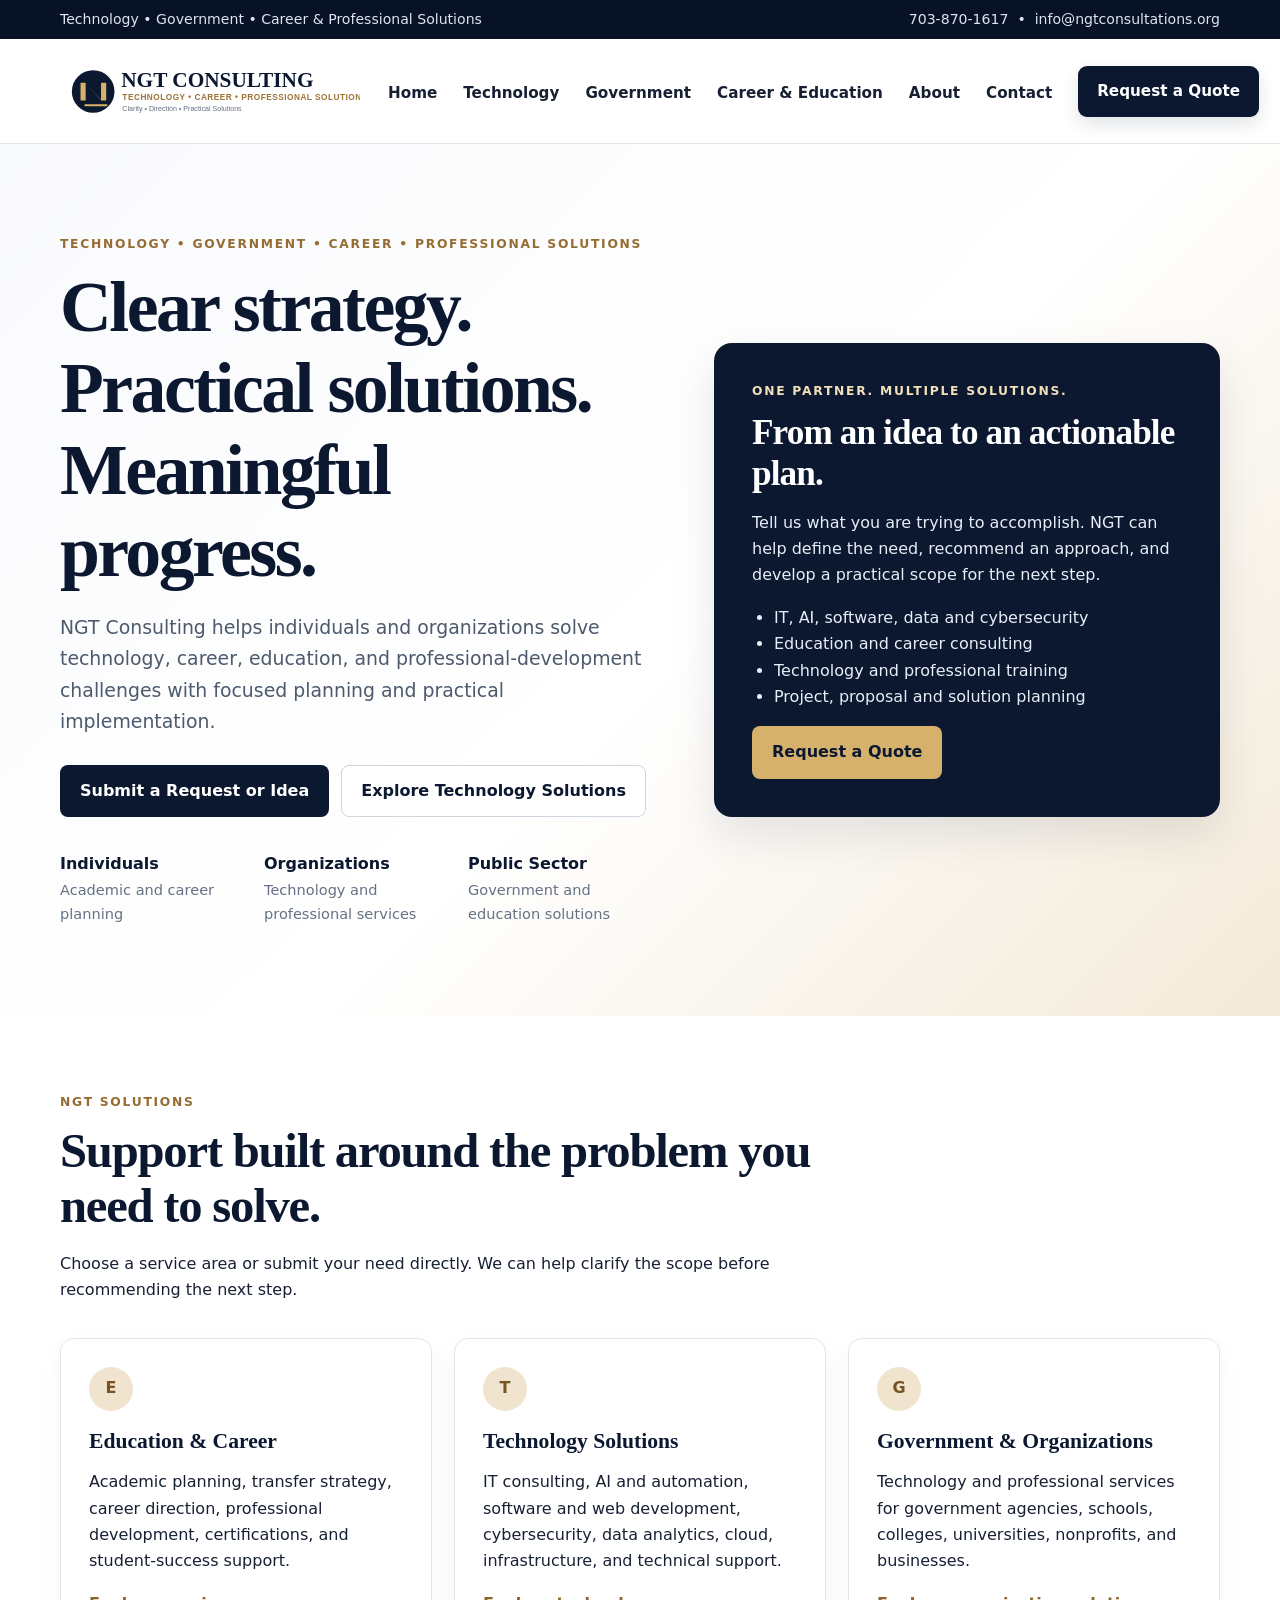
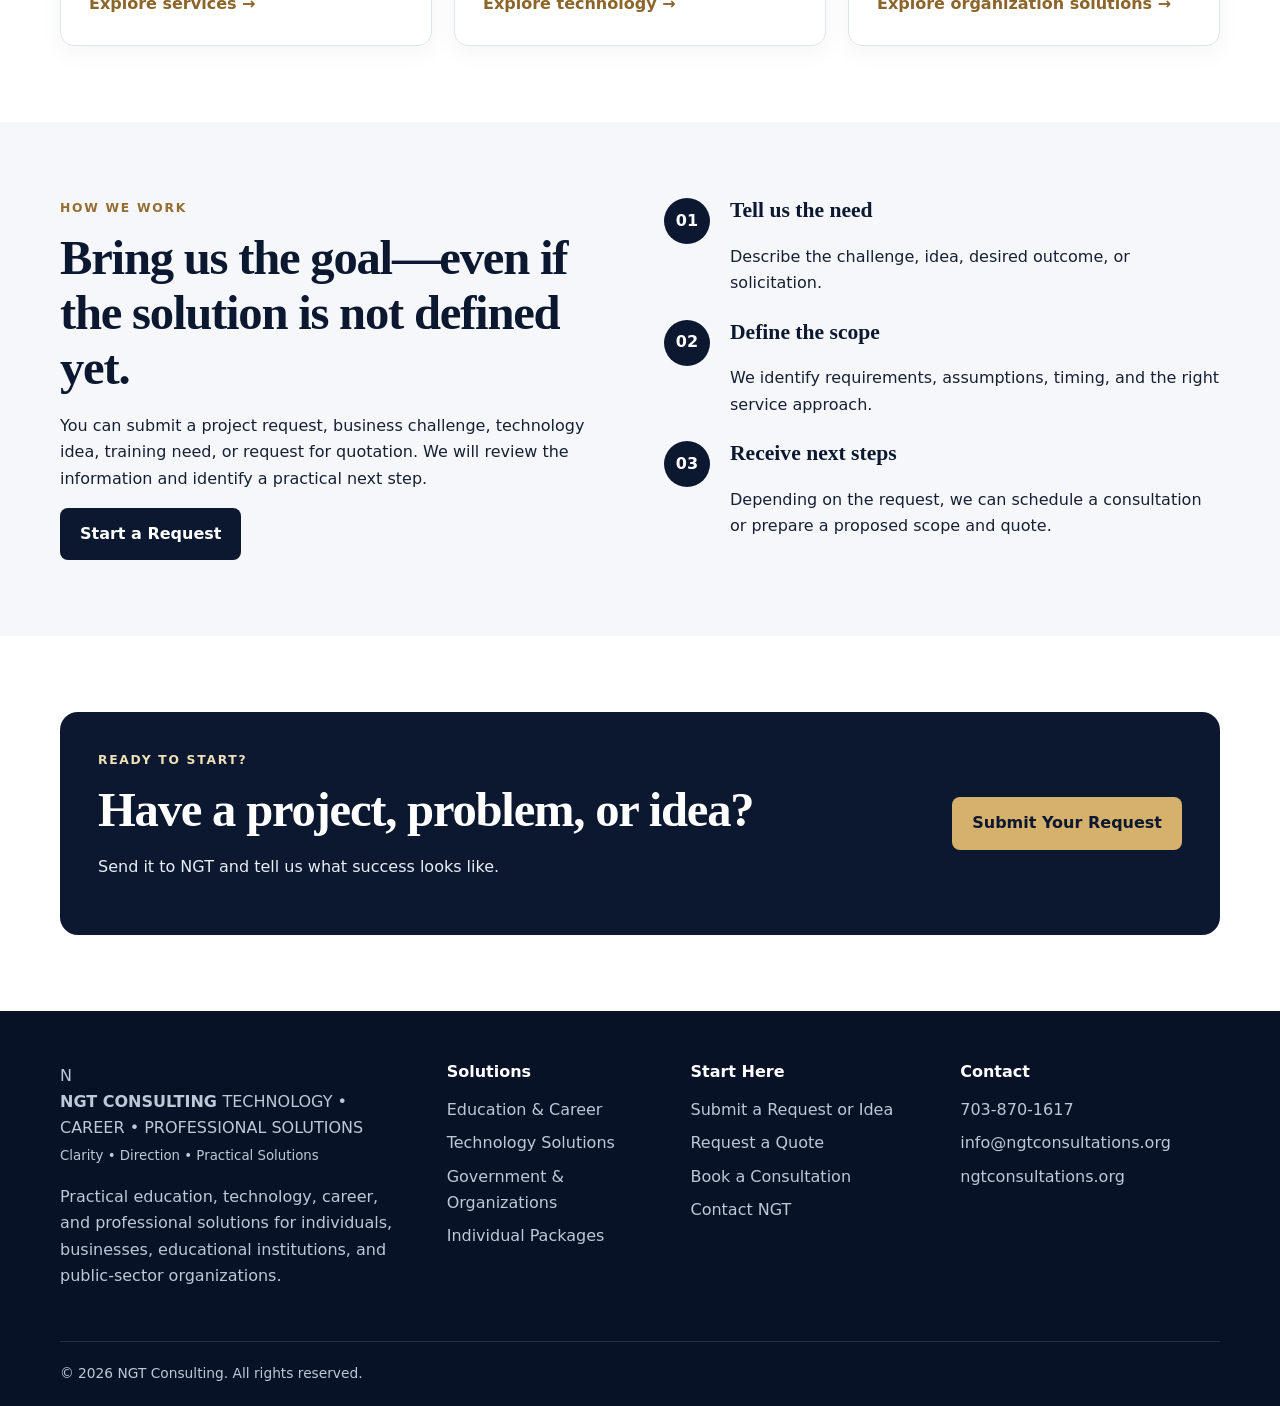
==== commit 9567328e: "Refactor index.html for improved content and structure Updated the meta description and improved the" ====
--- a/index.html
+++ b/index.html
@@ -6,98 +6,65 @@
 
 <title>Home | NGT Consulting</title>
 
-<meta name="description" content="Education, technology, career, and professional consulting solutions.">
+<meta name="description" content="Technology, government, career, education, and professional consulting solutions.">
 <meta name="theme-color" content="#0b1830">
 
 <link rel="icon" href="assets/images/logo.svg" type="image/svg+xml">
 <link rel="stylesheet" href="assets/css/styles.css">
-
 </head>
 
 <body>
 
 <!-- TOP BAR -->
-
 <div class="topbar">
   <div class="container topbar-inner">
-
-    <span>
-      Technology • Government • Career & Professional Solutions
-    </span>
+    <span>Technology • Government • Career & Professional Solutions</span>
 
     <span>
       <a href="tel:7038701617">703-870-1617</a>
       &nbsp;•&nbsp;
-      <a href="mailto:info@ngtconsultations.org">
-        info@ngtconsultations.org
-      </a>
+      <a href="mailto:info@ngtconsultations.org">info@ngtconsultations.org</a>
     </span>
-
   </div>
 </div>
 
 
 <!-- HEADER -->
-
 <header class="site-header">
-
   <div class="container nav">
 
     <a class="brand" href="index.html" aria-label="NGT Consulting home">
       <img src="assets/images/logo.svg" alt="NGT Consulting">
     </a>
 
-    <button
-      class="menu-toggle"
-      aria-label="Open navigation menu"
-      aria-expanded="false">
+    <button class="menu-toggle"
+            aria-label="Open navigation menu"
+            aria-expanded="false">
       ☰
     </button>
 
     <nav class="menu">
-
       <a href="index.html">Home</a>
-
-      <a href="technology.html">
-        Technology
+      <a href="technology.html">Technology</a>
+      <a href="government.html">Government</a>
+      <a href="education-career.html">Career & Education</a>
+      <a href="about.html">About</a>
+      <a href="contact.html">Contact</a>
+
+      <a class="btn btn-primary nav-cta"
+         href="request.html">
+         Request a Quote
       </a>
-
-      <a href="government.html">
-        Government
-      </a>
-
-      <a href="education-career.html">
-        Career & Education
-      </a>
-
-      <a href="about.html">
-        About
-      </a>
-
-      <a href="contact.html">
-        Contact
-      </a>
-
-      <a
-        class="btn btn-primary nav-cta"
-        href="request.html">
-        Request a Quote
-      </a>
-
     </nav>
 
   </div>
-
 </header>
 
 
 <main>
 
-
 <!-- HERO -->
-
 <section class="hero">
-
   <div class="container hero-grid">
 
     <div class="reveal">
@@ -107,9 +74,7 @@
       </div>
 
       <h1>
-        Clear strategy.
-        Practical solutions.
-        Meaningful progress.
+        Clear strategy. Practical solutions. Meaningful progress.
       </h1>
 
       <p class="lead">
@@ -120,15 +85,13 @@
 
       <div class="hero-actions">
 
-        <a
-          class="btn btn-primary"
-          href="request.html">
+        <a class="btn btn-primary"
+           href="request.html">
           Submit a Request or Idea
         </a>
 
-        <a
-          class="btn btn-secondary"
-          href="technology.html">
+        <a class="btn btn-secondary"
+           href="technology.html">
           Explore Technology Solutions
         </a>
 
@@ -160,7 +123,7 @@
     <div class="hero-panel reveal">
 
       <div class="eyebrow light">
-        One partner. Multiple solutions.
+        ONE PARTNER. MULTIPLE SOLUTIONS.
       </div>
 
       <h2>
@@ -180,24 +143,19 @@
         <li>Project, proposal and solution planning</li>
       </ul>
 
-      <a
-        class="btn btn-gold"
-        href="request.html#quote">
+      <a class="btn btn-gold"
+         href="request.html#quote">
         Request a Quote
       </a>
 
     </div>
 
   </div>
-
 </section>
 
 
-
 <!-- SOLUTIONS -->
-
 <section class="section">
-
   <div class="container">
 
     <div class="section-head reveal">
@@ -219,16 +177,11 @@
     </div>
 
 
-    <div class="cards">
-
-
-      <!-- EDUCATION -->
+    <div class="cards service-cards">
 
       <article class="card reveal">
 
-        <div class="icon">
-          E
-        </div>
+        <div class="icon">E</div>
 
         <h3>
           Education & Career
@@ -236,26 +189,21 @@
 
         <p>
           Academic planning, transfer strategy, career direction,
-          professional development, certifications,
-          and student-success support.
-        </p>
-
-        <a
-          class="service-link"
-          href="education-career.html">
+          professional development, certifications, and
+          student-success support.
+        </p>
+
+        <a class="service-link"
+           href="education-career.html">
           Explore services →
         </a>
 
       </article>
 
 
-      <!-- TECHNOLOGY -->
-
       <article class="card reveal">
 
-        <div class="icon">
-          T
-        </div>
+        <div class="icon">T</div>
 
         <h3>
           Technology Solutions
@@ -267,22 +215,17 @@
           infrastructure, and technical support.
         </p>
 
-        <a
-          class="service-link"
-          href="technology.html">
+        <a class="service-link"
+           href="technology.html">
           Explore technology →
         </a>
 
       </article>
 
 
-      <!-- GOVERNMENT -->
-
       <article class="card reveal">
 
-        <div class="icon">
-          G
-        </div>
+        <div class="icon">G</div>
 
         <h3>
           Government & Organizations
@@ -290,33 +233,27 @@
 
         <p>
           Technology and professional services for government
-          agencies, schools, colleges, universities,
-          nonprofits, and businesses.
-        </p>
-
-        <a
-          class="service-link"
-          href="government.html">
+          agencies, schools, colleges, universities, nonprofits,
+          and businesses.
+        </p>
+
+        <a class="service-link"
+           href="government.html">
           Explore organization solutions →
         </a>
 
       </article>
 
-
-    </div>
-
-  </div>
-
+    </div>
+
+  </div>
 </section>
 
 
-
 <!-- HOW WE WORK -->
-
 <section class="section section-alt">
 
   <div class="container two-col">
-
 
     <div class="reveal">
 
@@ -335,9 +272,8 @@
         next step.
       </p>
 
-      <a
-        class="btn btn-primary"
-        href="request.html">
+      <a class="btn btn-primary"
+         href="request.html">
         Start a Request
       </a>
 
@@ -346,9 +282,7 @@
 
     <div class="steps reveal">
 
-
-      <div>
-
+      <div>
         <span>01</span>
 
         <h3>
@@ -359,12 +293,10 @@
           Describe the challenge, idea, desired outcome,
           or solicitation.
         </p>
-
-      </div>
-
-
-      <div>
-
+      </div>
+
+
+      <div>
         <span>02</span>
 
         <h3>
@@ -375,12 +307,10 @@
           We identify requirements, assumptions, timing,
           and the right service approach.
         </p>
-
-      </div>
-
-
-      <div>
-
+      </div>
+
+
+      <div>
         <span>03</span>
 
         <h3>
@@ -391,9 +321,7 @@
           Depending on the request, we can schedule a consultation
           or prepare a proposed scope and quote.
         </p>
-
-      </div>
-
+      </div>
 
     </div>
 
@@ -402,9 +330,7 @@
 </section>
 
 
-
-<!-- CALL TO ACTION -->
-
+<!-- CTA -->
 <section class="section">
 
   <div class="container cta reveal">
@@ -425,10 +351,8 @@
 
     </div>
 
-
-    <a
-      class="btn btn-gold"
-      href="request.html">
+    <a class="btn btn-gold"
+       href="request.html">
       Submit Your Request
     </a>
 
@@ -436,13 +360,10 @@
 
 </section>
 
-
 </main>
 
 
-
 <!-- FOOTER -->
-
 <footer class="footer">
 
   <div class="container">
@@ -450,30 +371,44 @@
     <div class="footer-grid">
 
 
-      <!-- FOOTER LOGO -->
-
-      <div>
-
-        <div class="footer-logo-box">
-
-          <img
-            class="footer-logo"
-            src="assets/images/logo.svg"
-            alt="NGT Consulting">
+      <!-- TEXT-BASED BRAND - NO IMAGE -->
+      <div>
+
+        <div class="footer-brand">
+
+          <div class="footer-brand-icon">
+            N
+          </div>
+
+          <div class="footer-brand-text">
+
+            <strong>
+              NGT CONSULTING
+            </strong>
+
+            <span>
+              TECHNOLOGY • CAREER • PROFESSIONAL SOLUTIONS
+            </span>
+
+            <small>
+              Clarity • Direction • Practical Solutions
+            </small>
+
+          </div>
 
         </div>
 
-        <p>
-          Practical education, technology, career, and
-          professional solutions for individuals, businesses,
-          educational institutions, and public-sector organizations.
+
+        <p>
+          Practical education, technology, career, and professional
+          solutions for individuals, businesses, educational
+          institutions, and public-sector organizations.
         </p>
 
       </div>
 
 
       <!-- SOLUTIONS -->
-
       <div>
 
         <h3>
@@ -500,7 +435,6 @@
 
 
       <!-- START HERE -->
-
       <div>
 
         <h3>
@@ -527,7 +461,6 @@
 
 
       <!-- CONTACT -->
-
       <div>
 
         <h3>
@@ -548,7 +481,6 @@
 
       </div>
 
-
     </div>
 
 
@@ -556,7 +488,6 @@
       © 2026 NGT Consulting. All rights reserved.
     </div>
 
-
   </div>
 
 </footer>
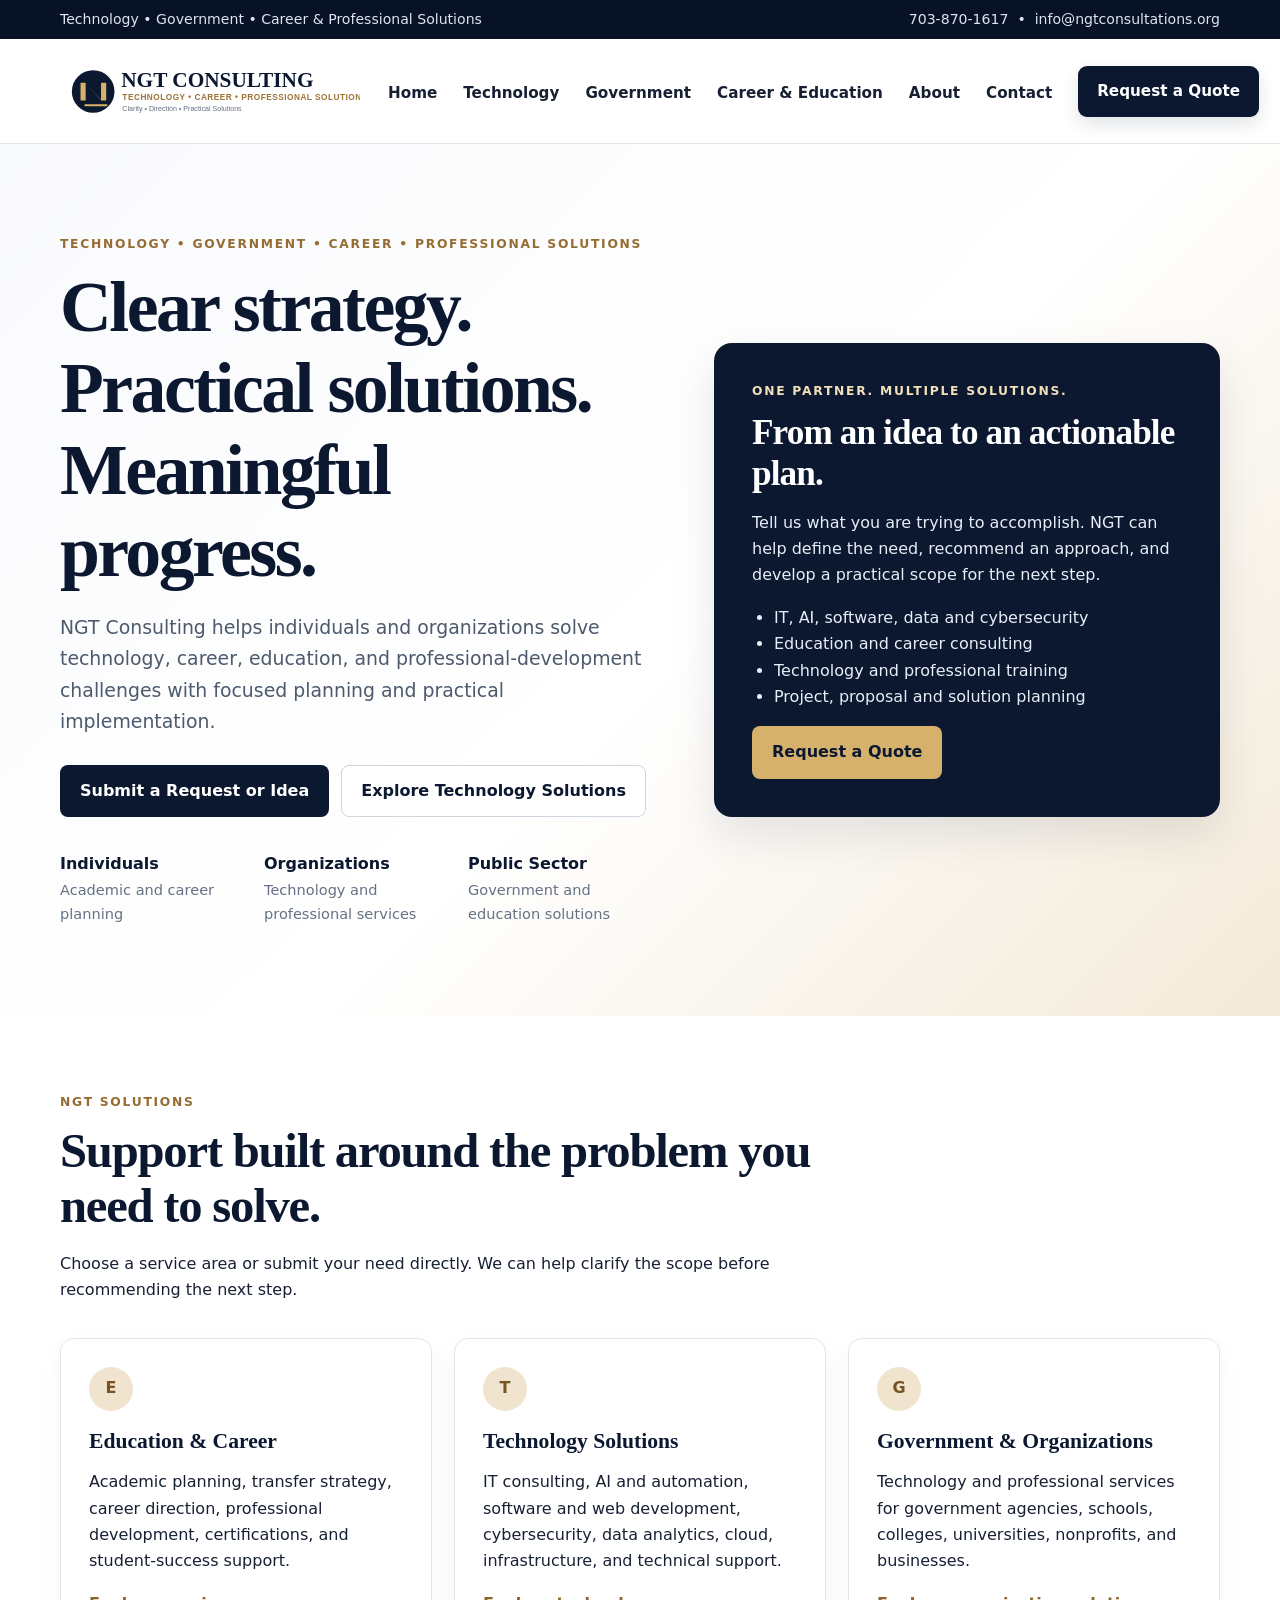
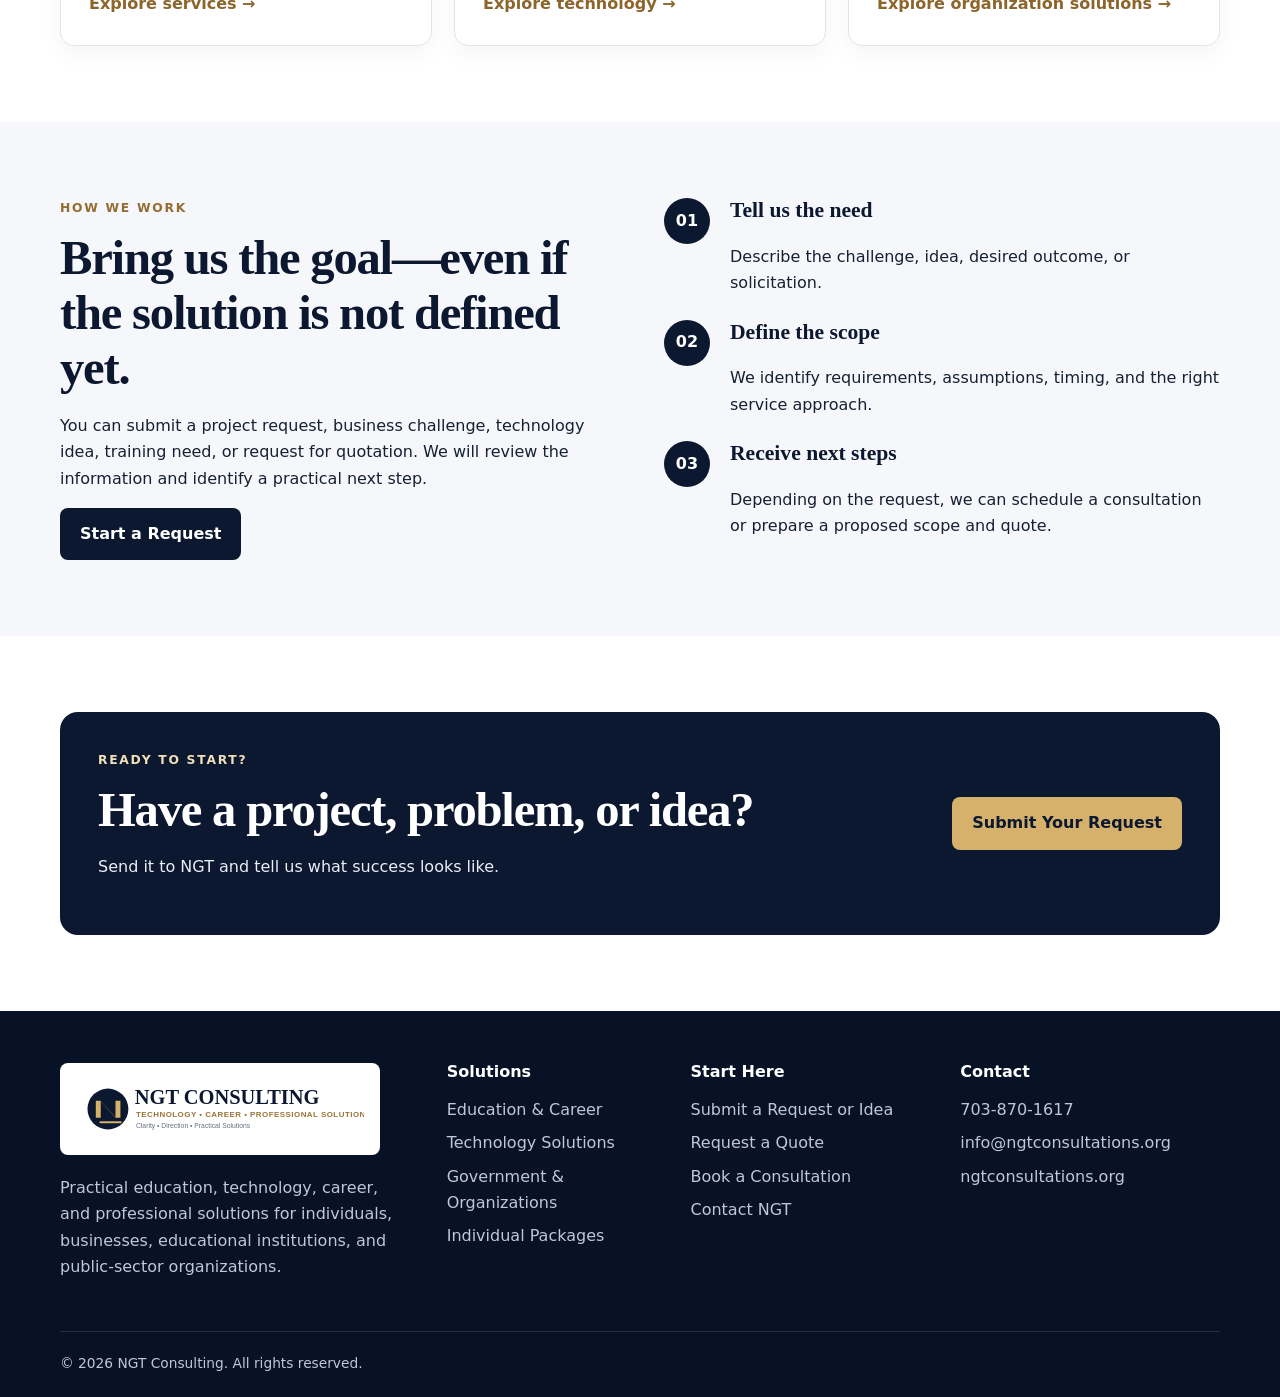
==== commit 0edff82c: "Refactor index.html for improved structure and clarity" ====
--- a/index.html
+++ b/index.html
@@ -1,327 +1,644 @@
 <!doctype html>
 <html lang="en">
+
 <head>
+
 <meta charset="utf-8">
+
 <meta name="viewport" content="width=device-width,initial-scale=1">
 
 <title>Home | NGT Consulting</title>
 
-<meta name="description" content="Technology, government, career, education, and professional consulting solutions.">
-<meta name="theme-color" content="#0b1830">
-
-<link rel="icon" href="assets/images/logo.svg" type="image/svg+xml">
-<link rel="stylesheet" href="assets/css/styles.css">
+<meta
+  name="description"
+  content="Technology, government, career, education, and professional consulting solutions.">
+
+<meta
+  name="theme-color"
+  content="#0b1830">
+
+<link
+  rel="icon"
+  href="assets/images/logo.svg"
+  type="image/svg+xml">
+
+<link
+  rel="stylesheet"
+  href="assets/css/styles.css">
+
 </head>
 
+
 <body>
 
-<!-- TOP BAR -->
+
+<!-- =========================================
+     TOP BAR
+========================================= -->
+
 <div class="topbar">
+
   <div class="container topbar-inner">
-    <span>Technology • Government • Career & Professional Solutions</span>
 
     <span>
-      <a href="tel:7038701617">703-870-1617</a>
+      Technology • Government • Career & Professional Solutions
+    </span>
+
+    <span>
+
+      <a href="tel:7038701617">
+        703-870-1617
+      </a>
+
       &nbsp;•&nbsp;
-      <a href="mailto:info@ngtconsultations.org">info@ngtconsultations.org</a>
+
+      <a href="mailto:info@ngtconsultations.org">
+        info@ngtconsultations.org
+      </a>
+
     </span>
+
   </div>
+
 </div>
 
 
-<!-- HEADER -->
+
+<!-- =========================================
+     HEADER
+========================================= -->
+
 <header class="site-header">
+
   <div class="container nav">
 
-    <a class="brand" href="index.html" aria-label="NGT Consulting home">
-      <img src="assets/images/logo.svg" alt="NGT Consulting">
+
+    <!-- HEADER LOGO -->
+
+    <a
+      class="brand"
+      href="index.html"
+      aria-label="NGT Consulting home">
+
+      <img
+        src="assets/images/logo.svg"
+        alt="NGT Consulting">
+
     </a>
 
-    <button class="menu-toggle"
-            aria-label="Open navigation menu"
-            aria-expanded="false">
+
+    <!-- MOBILE MENU BUTTON -->
+
+    <button
+      class="menu-toggle"
+      aria-label="Open navigation menu"
+      aria-expanded="false">
+
       ☰
+
     </button>
 
+
+    <!-- NAVIGATION -->
+
     <nav class="menu">
-      <a href="index.html">Home</a>
-      <a href="technology.html">Technology</a>
-      <a href="government.html">Government</a>
-      <a href="education-career.html">Career & Education</a>
-      <a href="about.html">About</a>
-      <a href="contact.html">Contact</a>
-
-      <a class="btn btn-primary nav-cta"
-         href="request.html">
-         Request a Quote
-      </a>
+
+      <a href="index.html">
+        Home
+      </a>
+
+      <a href="technology.html">
+        Technology
+      </a>
+
+      <a href="government.html">
+        Government
+      </a>
+
+      <a href="education-career.html">
+        Career & Education
+      </a>
+
+      <a href="about.html">
+        About
+      </a>
+
+      <a href="contact.html">
+        Contact
+      </a>
+
+      <a
+        class="btn btn-primary nav-cta"
+        href="request.html">
+
+        Request a Quote
+
+      </a>
+
     </nav>
 
   </div>
+
 </header>
 
 
+
+<!-- =========================================
+     MAIN
+========================================= -->
+
 <main>
 
-<!-- HERO -->
+
+
+<!-- =========================================
+     HERO
+========================================= -->
+
 <section class="hero">
+
   <div class="container hero-grid">
 
+
+    <!-- HERO LEFT -->
+
     <div class="reveal">
 
       <div class="eyebrow">
+
         TECHNOLOGY • GOVERNMENT • CAREER • PROFESSIONAL SOLUTIONS
-      </div>
+
+      </div>
+
 
       <h1>
+
         Clear strategy. Practical solutions. Meaningful progress.
+
       </h1>
 
+
       <p class="lead">
+
         NGT Consulting helps individuals and organizations solve
         technology, career, education, and professional-development
         challenges with focused planning and practical implementation.
+
       </p>
 
+
       <div class="hero-actions">
 
-        <a class="btn btn-primary"
-           href="request.html">
+
+        <a
+          class="btn btn-primary"
+          href="request.html">
+
           Submit a Request or Idea
-        </a>
-
-        <a class="btn btn-secondary"
-           href="technology.html">
+
+        </a>
+
+
+        <a
+          class="btn btn-secondary"
+          href="technology.html">
+
           Explore Technology Solutions
-        </a>
-
-      </div>
+
+        </a>
+
+
+      </div>
+
 
 
       <div class="trust-row">
 
+
         <div>
-          <strong>Individuals</strong>
+
+          <strong>
+            Individuals
+          </strong>
+
           Academic and career planning
+
         </div>
 
+
         <div>
-          <strong>Organizations</strong>
+
+          <strong>
+            Organizations
+          </strong>
+
           Technology and professional services
+
         </div>
 
+
         <div>
-          <strong>Public Sector</strong>
+
+          <strong>
+            Public Sector
+          </strong>
+
           Government and education solutions
+
         </div>
 
+
       </div>
 
     </div>
 
 
+
+    <!-- HERO RIGHT -->
+
     <div class="hero-panel reveal">
 
+
       <div class="eyebrow light">
+
         ONE PARTNER. MULTIPLE SOLUTIONS.
-      </div>
+
+      </div>
+
 
       <h2>
+
         From an idea to an actionable plan.
+
       </h2>
 
+
       <p>
+
         Tell us what you are trying to accomplish.
         NGT can help define the need, recommend an approach,
         and develop a practical scope for the next step.
+
       </p>
 
+
       <ul>
-        <li>IT, AI, software, data and cybersecurity</li>
-        <li>Education and career consulting</li>
-        <li>Technology and professional training</li>
-        <li>Project, proposal and solution planning</li>
+
+        <li>
+          IT, AI, software, data and cybersecurity
+        </li>
+
+        <li>
+          Education and career consulting
+        </li>
+
+        <li>
+          Technology and professional training
+        </li>
+
+        <li>
+          Project, proposal and solution planning
+        </li>
+
       </ul>
 
-      <a class="btn btn-gold"
-         href="request.html#quote">
+
+      <a
+        class="btn btn-gold"
+        href="request.html#quote">
+
         Request a Quote
-      </a>
+
+      </a>
+
 
     </div>
 
   </div>
+
 </section>
 
 
-<!-- SOLUTIONS -->
+
+<!-- =========================================
+     SOLUTIONS
+========================================= -->
+
 <section class="section">
+
   <div class="container">
 
+
     <div class="section-head reveal">
 
+
       <div class="eyebrow">
+
         NGT SOLUTIONS
-      </div>
+
+      </div>
+
 
       <h2>
+
         Support built around the problem you need to solve.
+
       </h2>
 
+
       <p>
+
         Choose a service area or submit your need directly.
         We can help clarify the scope before recommending
         the next step.
+
       </p>
 
+
     </div>
 
 
+
     <div class="cards service-cards">
 
+
+      <!-- EDUCATION & CAREER -->
+
       <article class="card reveal">
 
-        <div class="icon">E</div>
+
+        <div class="icon">
+
+          E
+
+        </div>
+
 
         <h3>
+
           Education & Career
+
         </h3>
 
+
         <p>
+
           Academic planning, transfer strategy, career direction,
           professional development, certifications, and
           student-success support.
+
         </p>
 
-        <a class="service-link"
-           href="education-career.html">
+
+        <a
+          class="service-link"
+          href="education-career.html">
+
           Explore services →
-        </a>
+
+        </a>
+
 
       </article>
 
 
+
+      <!-- TECHNOLOGY -->
+
       <article class="card reveal">
 
-        <div class="icon">T</div>
+
+        <div class="icon">
+
+          T
+
+        </div>
+
 
         <h3>
+
           Technology Solutions
+
         </h3>
 
+
         <p>
+
           IT consulting, AI and automation, software and web
           development, cybersecurity, data analytics, cloud,
           infrastructure, and technical support.
+
         </p>
 
-        <a class="service-link"
-           href="technology.html">
+
+        <a
+          class="service-link"
+          href="technology.html">
+
           Explore technology →
-        </a>
+
+        </a>
+
 
       </article>
 
 
+
+      <!-- GOVERNMENT -->
+
       <article class="card reveal">
 
-        <div class="icon">G</div>
+
+        <div class="icon">
+
+          G
+
+        </div>
+
 
         <h3>
+
           Government & Organizations
+
         </h3>
 
+
         <p>
+
           Technology and professional services for government
           agencies, schools, colleges, universities, nonprofits,
           and businesses.
+
         </p>
 
-        <a class="service-link"
-           href="government.html">
+
+        <a
+          class="service-link"
+          href="government.html">
+
           Explore organization solutions →
-        </a>
+
+        </a>
+
 
       </article>
 
+
     </div>
 
   </div>
+
 </section>
 
 
-<!-- HOW WE WORK -->
+
+<!-- =========================================
+     HOW WE WORK
+========================================= -->
+
 <section class="section section-alt">
 
   <div class="container two-col">
 
+
+    <!-- LEFT -->
+
     <div class="reveal">
 
+
       <div class="eyebrow">
+
         HOW WE WORK
-      </div>
+
+      </div>
+
 
       <h2>
+
         Bring us the goal—even if the solution is not defined yet.
+
       </h2>
 
+
       <p>
+
         You can submit a project request, business challenge,
         technology idea, training need, or request for quotation.
         We will review the information and identify a practical
         next step.
+
       </p>
 
-      <a class="btn btn-primary"
-         href="request.html">
+
+      <a
+        class="btn btn-primary"
+        href="request.html">
+
         Start a Request
-      </a>
+
+      </a>
+
 
     </div>
 
 
+
+    <!-- RIGHT -->
+
     <div class="steps reveal">
 
+
+      <!-- STEP 1 -->
+
       <div>
-        <span>01</span>
+
+
+        <span>
+
+          01
+
+        </span>
+
 
         <h3>
+
           Tell us the need
+
         </h3>
 
+
         <p>
+
           Describe the challenge, idea, desired outcome,
           or solicitation.
+
         </p>
-      </div>
-
+
+
+      </div>
+
+
+
+      <!-- STEP 2 -->
 
       <div>
-        <span>02</span>
+
+
+        <span>
+
+          02
+
+        </span>
+
 
         <h3>
+
           Define the scope
+
         </h3>
 
+
         <p>
+
           We identify requirements, assumptions, timing,
           and the right service approach.
+
         </p>
-      </div>
-
+
+
+      </div>
+
+
+
+      <!-- STEP 3 -->
 
       <div>
-        <span>03</span>
+
+
+        <span>
+
+          03
+
+        </span>
+
 
         <h3>
+
           Receive next steps
+
         </h3>
 
+
         <p>
+
           Depending on the request, we can schedule a consultation
           or prepare a proposed scope and quote.
+
         </p>
-      </div>
+
+
+      </div>
+
 
     </div>
 
@@ -330,170 +647,263 @@
 </section>
 
 
-<!-- CTA -->
+
+<!-- =========================================
+     CALL TO ACTION
+========================================= -->
+
 <section class="section">
 
   <div class="container cta reveal">
 
+
     <div>
 
+
       <div class="eyebrow light">
+
         READY TO START?
-      </div>
+
+      </div>
+
 
       <h2>
+
         Have a project, problem, or idea?
+
       </h2>
 
+
       <p>
+
         Send it to NGT and tell us what success looks like.
+
       </p>
 
+
     </div>
 
-    <a class="btn btn-gold"
-       href="request.html">
+
+    <a
+      class="btn btn-gold"
+      href="request.html">
+
       Submit Your Request
+
     </a>
 
+
   </div>
 
 </section>
 
+
 </main>
 
 
-<!-- FOOTER -->
+
+<!-- =========================================
+     FOOTER
+========================================= -->
+
 <footer class="footer">
 
   <div class="container">
 
+
     <div class="footer-grid">
 
 
-      <!-- TEXT-BASED BRAND - NO IMAGE -->
-      <div>
-
-        <div class="footer-brand">
-
-          <div class="footer-brand-icon">
-            N
-          </div>
-
-          <div class="footer-brand-text">
-
-            <strong>
-              NGT CONSULTING
-            </strong>
-
-            <span>
-              TECHNOLOGY • CAREER • PROFESSIONAL SOLUTIONS
-            </span>
-
-            <small>
-              Clarity • Direction • Practical Solutions
-            </small>
-
-          </div>
+
+      <!-- =====================================
+           REAL NGT LOGO
+           Uses the SAME logo as the header
+      ====================================== -->
+
+      <div class="footer-company">
+
+
+        <div class="footer-logo-card">
+
+
+          <img
+            class="footer-real-logo"
+            src="assets/images/logo.svg"
+            alt="NGT Consulting">
+
 
         </div>
 
 
         <p>
+
           Practical education, technology, career, and professional
           solutions for individuals, businesses, educational
           institutions, and public-sector organizations.
+
         </p>
 
-      </div>
-
-
-      <!-- SOLUTIONS -->
+
+      </div>
+
+
+
+      <!-- =====================================
+           SOLUTIONS
+      ====================================== -->
+
       <div>
 
+
         <h3>
+
           Solutions
+
         </h3>
 
+
         <a href="education-career.html">
+
           Education & Career
-        </a>
+
+        </a>
+
 
         <a href="technology.html">
+
           Technology Solutions
-        </a>
+
+        </a>
+
 
         <a href="government.html">
+
           Government & Organizations
-        </a>
+
+        </a>
+
 
         <a href="packages.html">
+
           Individual Packages
-        </a>
-
-      </div>
-
-
-      <!-- START HERE -->
+
+        </a>
+
+
+      </div>
+
+
+
+      <!-- =====================================
+           START HERE
+      ====================================== -->
+
       <div>
 
+
         <h3>
+
           Start Here
+
         </h3>
 
+
         <a href="request.html">
+
           Submit a Request or Idea
-        </a>
+
+        </a>
+
 
         <a href="request.html#quote">
+
           Request a Quote
-        </a>
+
+        </a>
+
 
         <a href="appointment.html">
+
           Book a Consultation
-        </a>
+
+        </a>
+
 
         <a href="contact.html">
+
           Contact NGT
-        </a>
-
-      </div>
-
-
-      <!-- CONTACT -->
+
+        </a>
+
+
+      </div>
+
+
+
+      <!-- =====================================
+           CONTACT
+      ====================================== -->
+
       <div>
 
+
         <h3>
+
           Contact
+
         </h3>
 
+
         <a href="tel:7038701617">
+
           703-870-1617
-        </a>
+
+        </a>
+
 
         <a href="mailto:info@ngtconsultations.org">
+
           info@ngtconsultations.org
-        </a>
+
+        </a>
+
 
         <a href="https://ngtconsultations.org">
+
           ngtconsultations.org
-        </a>
-
-      </div>
+
+        </a>
+
+
+      </div>
+
 
     </div>
 
 
+
+    <!-- COPYRIGHT -->
+
     <div class="copy">
+
       © 2026 NGT Consulting. All rights reserved.
+
     </div>
 
+
   </div>
 
 </footer>
 
 
+
+<!-- =========================================
+     JAVASCRIPT
+========================================= -->
+
 <script src="assets/js/main.js"></script>
 
+
 </body>
+
 </html>
--- a/assets/css/styles.css
+++ b/assets/css/styles.css
@@ -1,739 +1,1401 @@
-:root{
+/* ========================================
+   NGT CONSULTING
+   MAIN STYLESHEET
+======================================== */
+
+
+:root {
+
     --navy:#0b1830;
     --navy2:#142b4d;
+
     --gold:#d6b16b;
     --gold2:#f1dfb8;
+
     --ink:#172033;
     --muted:#647084;
+
     --soft:#f5f7fa;
     --line:#e0e5eb;
-    --white:#fff;
-    --shadow:0 18px 45px rgba(11,24,48,.10);
-}
-
-*{box-sizing:border-box}
-
-html{scroll-behavior:smooth}
-
-body{
+
+    --white:#ffffff;
+
+    --shadow:
+        0 18px 45px rgba(11,24,48,.10);
+}
+
+
+
+/* ========================================
+   BASE
+======================================== */
+
+* {
+    box-sizing:border-box;
+}
+
+
+html {
+    scroll-behavior:smooth;
+}
+
+
+body {
+
     margin:0;
-    font-family:Inter,ui-sans-serif,system-ui,-apple-system,BlinkMacSystemFont,"Segoe UI",sans-serif;
+
+    font-family:
+        Inter,
+        ui-sans-serif,
+        system-ui,
+        -apple-system,
+        BlinkMacSystemFont,
+        "Segoe UI",
+        sans-serif;
+
     color:var(--ink);
-    background:#fff;
+
+    background:#ffffff;
+
     line-height:1.65;
 }
 
-a{
+
+a {
     color:inherit;
     text-decoration:none;
 }
 
-img{
+
+img {
     max-width:100%;
     display:block;
 }
 
-.container{
-    width:min(1160px,calc(100% - 40px));
+
+.container {
+
+    width:min(
+        1160px,
+        calc(100% - 40px)
+    );
+
     margin:auto;
 }
 
-/* TOP BAR */
-
-.topbar{
+
+
+/* ========================================
+   TOP BAR
+======================================== */
+
+.topbar {
+
     background:#071226;
+
     color:#dbe5f2;
+
     font-size:.88rem;
 }
 
-.topbar-inner{
+
+.topbar-inner {
+
     display:flex;
+
     justify-content:space-between;
+
     gap:20px;
+
     padding:8px 0;
 }
 
-.topbar a:hover{
-    color:#fff;
-}
-
-/* HEADER */
-
-.site-header{
+
+.topbar a:hover {
+    color:#ffffff;
+}
+
+
+
+/* ========================================
+   HEADER
+======================================== */
+
+.site-header {
+
     position:sticky;
+
     top:0;
+
     z-index:50;
-    background:rgba(255,255,255,.97);
-    backdrop-filter:blur(12px);
-    border-bottom:1px solid var(--line);
-}
-
-.nav{
+
+    background:
+        rgba(255,255,255,.97);
+
+    backdrop-filter:
+        blur(12px);
+
+    border-bottom:
+        1px solid var(--line);
+}
+
+
+.nav {
+
     min-height:104px;
+
     display:flex;
+
     align-items:center;
+
     justify-content:space-between;
+
     gap:28px;
 }
 
-.brand{
+
+.brand {
     flex:0 0 auto;
 }
 
-.brand img{
+
+/* HEADER LOGO */
+
+.brand img {
+
     width:300px;
-}
-
-.menu{
+
+    height:auto;
+
+    filter:none;
+}
+
+
+
+/* ========================================
+   NAVIGATION
+======================================== */
+
+.menu {
+
     display:flex;
+
     align-items:center;
+
     justify-content:flex-end;
+
     gap:26px;
+
     font-weight:700;
+
     font-size:.95rem;
+
     white-space:nowrap;
 }
 
-.menu>a:not(.btn){
+
+.menu > a:not(.btn) {
+
     position:relative;
+
     padding:38px 0 34px;
 }
 
-.menu>a:not(.btn):after{
+
+.menu > a:not(.btn)::after {
+
     content:"";
+
     position:absolute;
+
     left:0;
+
     right:100%;
+
     bottom:27px;
+
     height:2px;
+
     background:var(--gold);
+
     transition:.2s;
 }
 
-.menu>a:not(.btn):hover{
+
+.menu > a:not(.btn):hover {
     color:#946a2e;
 }
 
-.menu>a:not(.btn):hover:after{
+
+.menu > a:not(.btn):hover::after {
     right:0;
 }
 
-.menu-toggle{
+
+.menu-toggle {
+
     display:none;
-    border:1px solid var(--line);
-    background:#fff;
+
+    border:
+        1px solid var(--line);
+
+    background:#ffffff;
+
     border-radius:9px;
+
     padding:8px 11px;
+
     font-size:1.35rem;
 }
 
-/* BUTTONS */
-
-.btn{
+
+
+/* ========================================
+   BUTTONS
+======================================== */
+
+.btn {
+
     display:inline-flex;
+
     align-items:center;
+
     justify-content:center;
-    border:1px solid transparent;
+
+    border:
+        1px solid transparent;
+
     border-radius:8px;
+
     padding:12px 19px;
+
     font-weight:800;
+
     cursor:pointer;
+
     transition:.2s;
 }
 
-.btn:hover{
+
+.btn:hover {
     transform:translateY(-1px);
 }
 
-.btn-primary{
+
+.btn-primary {
+
     background:var(--navy);
-    color:#fff;
-}
-
-.btn-primary:hover{
+
+    color:#ffffff;
+}
+
+
+.btn-primary:hover {
     background:var(--navy2);
 }
 
-.btn-secondary{
-    background:#fff;
+
+.btn-secondary {
+
+    background:#ffffff;
+
     border-color:#cdd5df;
+
     color:var(--navy);
 }
 
-.btn-gold{
+
+.btn-gold {
+
     background:var(--gold);
+
     color:var(--navy);
 }
 
-.nav-cta{
+
+.nav-cta {
+
     padding:12px 18px;
+
     border-radius:9px;
-    box-shadow:0 7px 18px rgba(11,24,48,.12);
-}
-
-/* HERO */
-
-.hero{
-    background:linear-gradient(135deg,#f9fafc 0%,#fff 55%,#f3ead8 100%);
+
+    box-shadow:
+        0 7px 18px rgba(11,24,48,.12);
+}
+
+
+
+/* ========================================
+   HERO
+======================================== */
+
+.hero {
+
+    background:
+        linear-gradient(
+            135deg,
+            #f9fafc 0%,
+            #ffffff 55%,
+            #f3ead8 100%
+        );
+
     padding:90px 0;
 }
 
-.hero-grid{
-    display:grid;
-    grid-template-columns:1.08fr .92fr;
+
+.hero-grid {
+
+    display:grid;
+
+    grid-template-columns:
+        1.08fr .92fr;
+
     gap:60px;
+
     align-items:center;
 }
 
-.eyebrow{
+
+.eyebrow {
+
     font-size:.77rem;
+
     letter-spacing:.14em;
+
     font-weight:900;
+
     color:#956c31;
+
     margin-bottom:12px;
 }
 
-.eyebrow.light{
+
+.eyebrow.light {
     color:var(--gold2);
 }
 
-h1,h2,h3{
-    font-family:Georgia,"Times New Roman",serif;
+
+h1,
+h2,
+h3 {
+
+    font-family:
+        Georgia,
+        "Times New Roman",
+        serif;
+
     color:var(--navy);
+
     line-height:1.14;
+
     margin:0 0 16px;
 }
 
-h1{
-    font-size:clamp(2.75rem,5.6vw,5rem);
+
+h1 {
+
+    font-size:
+        clamp(
+            2.75rem,
+            5.6vw,
+            5rem
+        );
+
     letter-spacing:-.035em;
 }
 
-h2{
-    font-size:clamp(2rem,3.8vw,3.15rem);
+
+h2 {
+
+    font-size:
+        clamp(
+            2rem,
+            3.8vw,
+            3.15rem
+        );
+
     letter-spacing:-.025em;
 }
 
-h3{
+
+h3 {
     font-size:1.35rem;
 }
 
-.lead{
+
+.lead {
+
     font-size:1.18rem;
+
     color:#4d5a6d;
+
     max-width:760px;
 }
 
+
 .hero-actions,
-.center-actions{
+.center-actions {
+
     display:flex;
+
     gap:12px;
+
     flex-wrap:wrap;
+
     margin-top:28px;
 }
 
-.hero-panel{
+
+.hero-panel {
+
     background:var(--navy);
+
     color:#e8eef7;
+
     padding:38px;
+
     border-radius:18px;
+
     box-shadow:var(--shadow);
 }
 
-.hero-panel h2{
-    color:#fff;
+
+.hero-panel h2 {
+
+    color:#ffffff;
+
     font-size:2.2rem;
 }
 
-.hero-panel ul{
+
+.hero-panel ul {
     padding-left:22px;
 }
 
-.trust-row{
-    display:grid;
-    grid-template-columns:repeat(3,1fr);
+
+.trust-row {
+
+    display:grid;
+
+    grid-template-columns:
+        repeat(3,1fr);
+
     gap:18px;
+
     margin-top:34px;
+
     color:#657185;
+
     font-size:.91rem;
 }
 
-.trust-row strong{
+
+.trust-row strong {
+
     display:block;
+
     color:var(--navy);
+
     font-size:1rem;
 }
 
-/* SECTIONS */
-
-.section{
+
+
+/* ========================================
+   SECTIONS
+======================================== */
+
+.section {
     padding:76px 0;
 }
 
-.section-alt{
+
+.section-alt {
     background:var(--soft);
 }
 
-.section-head{
+
+.section-head {
+
     max-width:790px;
+
     margin-bottom:34px;
 }
 
+
+
+/* ========================================
+   CARDS
+======================================== */
+
 .cards,
-.price-grid{
-    display:grid;
-    grid-template-columns:repeat(3,1fr);
+.price-grid {
+
+    display:grid;
+
+    grid-template-columns:
+        repeat(3,1fr);
+
     gap:22px;
 }
 
-.service-cards{
-    grid-template-columns:repeat(3,1fr);
-}
-
-.card{
-    background:#fff;
-    border:1px solid var(--line);
+
+.service-cards {
+
+    grid-template-columns:
+        repeat(3,1fr);
+}
+
+
+.card {
+
+    background:#ffffff;
+
+    border:
+        1px solid var(--line);
+
     border-radius:14px;
+
     padding:28px;
-    box-shadow:0 8px 25px rgba(11,24,48,.045);
-}
-
-.card p:last-child{
+
+    box-shadow:
+        0 8px 25px rgba(11,24,48,.045);
+}
+
+
+.card p:last-child {
     margin-bottom:0;
 }
 
-.icon{
+
+.icon {
+
     min-width:44px;
+
     width:max-content;
+
     height:44px;
+
     padding:0 11px;
+
     border-radius:999px;
-    display:grid;
+
+    display:grid;
+
     place-items:center;
+
     background:#f0e4ce;
+
     color:#76531f;
+
     font-weight:900;
+
     margin-bottom:18px;
 }
 
-.service-link{
+
+.service-link {
+
     color:#8c652b;
+
     font-weight:800;
 }
 
+
+
+/* ========================================
+   COLUMNS
+======================================== */
+
 .two-col,
-.request-layout{
-    display:grid;
-    grid-template-columns:1fr 1fr;
+.request-layout {
+
+    display:grid;
+
+    grid-template-columns:
+        1fr 1fr;
+
     gap:48px;
+
     align-items:start;
 }
 
-.service-block{
-    display:grid;
-    grid-template-columns:.9fr 1.1fr;
+
+.service-block {
+
+    display:grid;
+
+    grid-template-columns:
+        .9fr 1.1fr;
+
     gap:50px;
+
     align-items:start;
+
     padding:35px 0;
-    border-bottom:1px solid var(--line);
-}
-
-.checklist{
+
+    border-bottom:
+        1px solid var(--line);
+}
+
+
+
+/* ========================================
+   CHECKLIST
+======================================== */
+
+.checklist {
+
     padding:0;
+
     list-style:none;
+
     margin:0;
 }
 
-.checklist li{
+
+.checklist li {
+
     position:relative;
-    padding:7px 0 7px 27px;
-}
-
-.checklist li:before{
+
+    padding:
+        7px 0 7px 27px;
+}
+
+
+.checklist li::before {
+
     content:"✓";
+
     position:absolute;
+
     left:0;
+
     color:#956c31;
+
     font-weight:900;
 }
 
-.steps{
-    display:grid;
+
+
+/* ========================================
+   STEPS
+======================================== */
+
+.steps {
+
+    display:grid;
+
     gap:18px;
 }
 
-.steps>div{
-    display:grid;
-    grid-template-columns:52px 1fr;
+
+.steps > div {
+
+    display:grid;
+
+    grid-template-columns:
+        52px 1fr;
+
     column-gap:14px;
 }
 
-.steps span{
+
+.steps span {
+
     grid-row:1/3;
+
     width:46px;
+
     height:46px;
+
     border-radius:50%;
-    display:grid;
+
+    display:grid;
+
     place-items:center;
+
     background:var(--navy);
-    color:#fff;
+
+    color:#ffffff;
+
     font-weight:900;
 }
 
+
 .steps h3,
-.steps p{
+.steps p {
     margin-bottom:5px;
 }
 
-.cta{
+
+
+/* ========================================
+   CALL TO ACTION
+======================================== */
+
+.cta {
+
     background:var(--navy);
+
     color:#e9eff7;
+
     padding:38px;
+
     border-radius:18px;
+
     display:flex;
+
     align-items:center;
+
     justify-content:space-between;
+
     gap:30px;
 }
 
-.cta h2{
-    color:#fff;
-}
-
-/* PAGE HERO */
-
-.page-hero{
-    background:linear-gradient(135deg,var(--navy),#193b68);
+
+.cta h2 {
+    color:#ffffff;
+}
+
+
+
+/* ========================================
+   PAGE HERO
+======================================== */
+
+.page-hero {
+
+    background:
+        linear-gradient(
+            135deg,
+            var(--navy),
+            #193b68
+        );
+
     color:#e8eef7;
+
     padding:68px 0;
 }
 
-.page-hero h1{
-    color:#fff;
-    font-size:clamp(2.55rem,5vw,4.35rem);
-}
-
-.page-hero p{
+
+.page-hero h1 {
+
+    color:#ffffff;
+
+    font-size:
+        clamp(
+            2.55rem,
+            5vw,
+            4.35rem
+        );
+}
+
+
+.page-hero p {
+
     font-size:1.1rem;
+
     max-width:800px;
 }
 
-.mini-cards{
+
+.mini-cards {
     grid-template-columns:1fr;
 }
 
-.procurement-card dl{
-    display:grid;
-    grid-template-columns:150px 1fr;
+
+
+/* ========================================
+   PROCUREMENT
+======================================== */
+
+.procurement-card dl {
+
+    display:grid;
+
+    grid-template-columns:
+        150px 1fr;
+
     margin:20px 0;
 }
 
+
 .procurement-card dt,
-.procurement-card dd{
+.procurement-card dd {
+
     padding:10px 0;
-    border-bottom:1px solid var(--line);
+
+    border-bottom:
+        1px solid var(--line);
+
     margin:0;
 }
 
-.procurement-card dt{
+
+.procurement-card dt {
     font-weight:800;
 }
 
-.package{
+
+
+/* ========================================
+   PACKAGES
+======================================== */
+
+.package {
     position:relative;
 }
 
-.package.featured{
-    border:2px solid var(--gold);
-}
-
-.badge{
+
+.package.featured {
+
+    border:
+        2px solid var(--gold);
+}
+
+
+.badge {
+
     position:absolute;
+
     right:16px;
+
     top:16px;
+
     background:var(--gold);
+
     color:var(--navy);
+
     font-size:.7rem;
+
     font-weight:900;
+
     padding:5px 9px;
+
     border-radius:999px;
 }
 
-.price{
+
+.price {
+
     font-size:2rem;
+
     font-weight:900;
+
     color:var(--navy);
+
     margin:12px 0;
 }
 
+
 .banner,
-.note{
+.note {
+
     background:#fbf5e9;
-    border:1px solid #ead8b5;
-    border-left:4px solid var(--gold);
+
+    border:
+        1px solid #ead8b5;
+
+    border-left:
+        4px solid var(--gold);
+
     padding:18px 20px;
+
     border-radius:8px;
+
     margin:24px 0;
 }
 
-.compact{
+
+.compact {
     margin-top:24px;
 }
 
-/* FORMS */
-
-.form{
-    display:grid;
+
+
+/* ========================================
+   FORMS
+======================================== */
+
+.form {
+
+    display:grid;
+
     gap:16px;
 }
 
-.form label{
-    display:grid;
+
+.form label {
+
+    display:grid;
+
     gap:7px;
+
     font-weight:750;
+
     color:var(--navy);
 }
+
 
 input,
 select,
-textarea{
+textarea {
+
     width:100%;
+
     font:inherit;
+
     padding:12px 13px;
-    border:1px solid #cbd4df;
+
+    border:
+        1px solid #cbd4df;
+
     border-radius:8px;
-    background:#fff;
+
+    background:#ffffff;
+
     color:var(--ink);
 }
 
-textarea{
+
+textarea {
+
     min-height:145px;
+
     resize:vertical;
 }
+
 
 input:focus,
 select:focus,
-textarea:focus{
-    outline:3px solid rgba(214,177,107,.24);
+textarea:focus {
+
+    outline:
+        3px solid rgba(214,177,107,.24);
+
     border-color:#ad8240;
 }
 
-.form-row{
-    display:grid;
-    grid-template-columns:1fr 1fr;
+
+.form-row {
+
+    display:grid;
+
+    grid-template-columns:
+        1fr 1fr;
+
     gap:14px;
 }
 
-.notice{
+
+.notice {
+
     font-size:.87rem;
+
     color:var(--muted);
 }
 
-.request-links{
-    display:grid;
+
+.request-links {
+
+    display:grid;
+
     gap:12px;
 }
 
-.request-links a{
-    display:grid;
+
+.request-links a {
+
+    display:grid;
+
     padding:16px;
-    border:1px solid var(--line);
+
+    border:
+        1px solid var(--line);
+
     border-radius:10px;
 }
 
-.request-links a:hover{
+
+.request-links a:hover {
+
     border-color:var(--gold);
+
     background:#fffaf1;
 }
 
-.request-links span{
+
+.request-links span {
+
     color:var(--muted);
+
     font-size:.92rem;
 }
 
-/* FOOTER */
-
-.footer{
+
+
+/* ========================================
+   FOOTER
+======================================== */
+
+.footer {
+
     background:#071226;
+
     color:#bdc8d8;
+
     padding:52px 0 22px;
 }
 
-.footer-grid{
-    display:grid;
-    grid-template-columns:1.35fr .8fr .9fr 1fr;
+
+.footer-grid {
+
+    display:grid;
+
+    grid-template-columns:
+        1.35fr .8fr .9fr 1fr;
+
     gap:36px;
 }
 
-.footer h3{
+
+.footer h3 {
+
     font-family:inherit;
-    color:#fff;
+
+    color:#ffffff;
+
     font-size:1rem;
 }
 
-.footer a{
+
+.footer a {
+
     display:block;
+
     margin:7px 0;
 }
 
-.footer a:hover{
-    color:#fff;
-}
-
-/* CORRECT FOOTER LOGO */
-
-.footer-logo{
-    width:260px;
+
+.footer a:hover {
+    color:#ffffff;
+}
+
+
+.footer-company p {
+
+    max-width:390px;
+
+    margin-top:0;
+}
+
+
+
+/* ========================================
+   FOOTER REAL NGT LOGO
+======================================== */
+
+/*
+   IMPORTANT:
+   This uses the SAME logo.svg as the header.
+
+   There is NO:
+   - letter N
+   - footer-brand-icon
+   - footer-brand-text
+   - invert filter
+*/
+
+
+.footer-logo-card {
+
+    display:inline-flex;
+
+    align-items:center;
+
+    justify-content:center;
+
+    width:320px;
+
     max-width:100%;
-    height:auto;
-    display:block;
+
+    padding:12px 16px;
+
+    margin-bottom:20px;
+
+    background:#ffffff;
+
+    border-radius:8px;
+
+    overflow:hidden;
+}
+
+
+.footer-real-logo {
+
+    display:block !important;
+
+    width:288px !important;
+
+    max-width:100% !important;
+
+    height:auto !important;
+
+    object-fit:contain !important;
+
     filter:none !important;
+
     opacity:1 !important;
+
+    visibility:visible !important;
+
     background:transparent !important;
-    margin-bottom:15px;
-}
-
-.copy{
-    border-top:1px solid rgba(255,255,255,.12);
+
+    margin:0 !important;
+
+    padding:0 !important;
+}
+
+
+
+/* ========================================
+   COPYRIGHT
+======================================== */
+
+.copy {
+
+    border-top:
+        1px solid rgba(255,255,255,.12);
+
     margin-top:35px;
+
     padding-top:20px;
+
     font-size:.86rem;
 }
 
-/* ANIMATION */
-
-.reveal{
+
+
+/* ========================================
+   REVEAL ANIMATION
+======================================== */
+
+.reveal {
+
     opacity:0;
-    transform:translateY(15px);
+
+    transform:
+        translateY(15px);
+
     transition:.55s;
 }
 
-.reveal.visible{
+
+.reveal.visible {
+
     opacity:1;
+
     transform:none;
 }
 
-/* TABLET */
-
-@media(max-width:1100px){
-
-    .menu-toggle{
+
+
+/* ========================================
+   TABLET
+======================================== */
+
+@media(max-width:1100px) {
+
+
+    .menu-toggle {
         display:block;
     }
 
-    .menu{
+
+    .menu {
+
         display:none;
+
         position:absolute;
+
         top:104px;
+
         left:0;
+
         right:0;
-        background:#fff;
-        padding:18px 24px 24px;
+
+        background:#ffffff;
+
+        padding:
+            18px 24px 24px;
+
         box-shadow:var(--shadow);
+
         flex-direction:column;
+
         align-items:stretch;
+
         gap:4px;
     }
 
-    .menu>a:not(.btn){
+
+    .menu > a:not(.btn) {
+
         padding:12px 4px;
-        border-bottom:1px solid var(--line);
-    }
-
-    .menu>a:not(.btn):after{
+
+        border-bottom:
+            1px solid var(--line);
+    }
+
+
+    .menu > a:not(.btn)::after {
         display:none;
     }
 
-    .nav-cta{
+
+    .nav-cta {
         margin-top:10px;
     }
 
-    .menu.open{
+
+    .menu.open {
         display:flex;
     }
+
 
     .hero-grid,
     .two-col,
     .request-layout,
-    .service-block{
+    .service-block {
+
         grid-template-columns:1fr;
     }
+
 
     .cards,
     .price-grid,
-    .service-cards{
-        grid-template-columns:repeat(2,1fr);
-    }
-
-    .footer-grid{
-        grid-template-columns:1fr 1fr;
-    }
-}
-
-/* MOBILE */
-
-@media(max-width:640px){
-
-    .nav{
+    .service-cards {
+
+        grid-template-columns:
+            repeat(2,1fr);
+    }
+
+
+    .footer-grid {
+
+        grid-template-columns:
+            1fr 1fr;
+    }
+
+}
+
+
+
+/* ========================================
+   MOBILE
+======================================== */
+
+@media(max-width:640px) {
+
+
+    .nav {
         min-height:86px;
     }
 
-    .brand img{
+
+    .brand img {
         width:225px;
     }
 
-    .menu{
+
+    .menu {
         top:86px;
     }
 
-    .footer-logo{
-        width:225px;
-        filter:none !important;
-    }
-
-    .container{
-        width:min(100% - 28px,1160px);
-    }
-
-    .topbar-inner{
+
+    .container {
+
+        width:min(
+            100% - 28px,
+            1160px
+        );
+    }
+
+
+    .topbar-inner {
+
         flex-direction:column;
+
         gap:0;
     }
 
-    .hero{
+
+    .hero {
         padding:62px 0;
     }
 
-    .section{
+
+    .section {
         padding:55px 0;
     }
+
 
     .cards,
     .price-grid,
     .service-cards,
     .footer-grid,
-    .form-row{
+    .form-row {
+
         grid-template-columns:1fr;
     }
 
-    .trust-row{
+
+    .trust-row {
         grid-template-columns:1fr;
     }
 
-    .cta{
+
+    .cta {
+
         align-items:flex-start;
+
         flex-direction:column;
     }
 
-    .procurement-card dl{
+
+    .procurement-card dl {
         grid-template-columns:1fr;
     }
 
-    .procurement-card dt{
+
+    .procurement-card dt {
         padding-bottom:0;
     }
 
-    .procurement-card dd{
+
+    .procurement-card dd {
         padding-top:2px;
     }
-}
+
+
+    /* REAL FOOTER LOGO ON MOBILE */
+
+    .footer-logo-card {
+
+        width:280px;
+
+        max-width:100%;
+
+        padding:10px 12px;
+    }
+
+
+    .footer-real-logo {
+
+        width:255px !important;
+
+        max-width:100% !important;
+    }
+
+}
